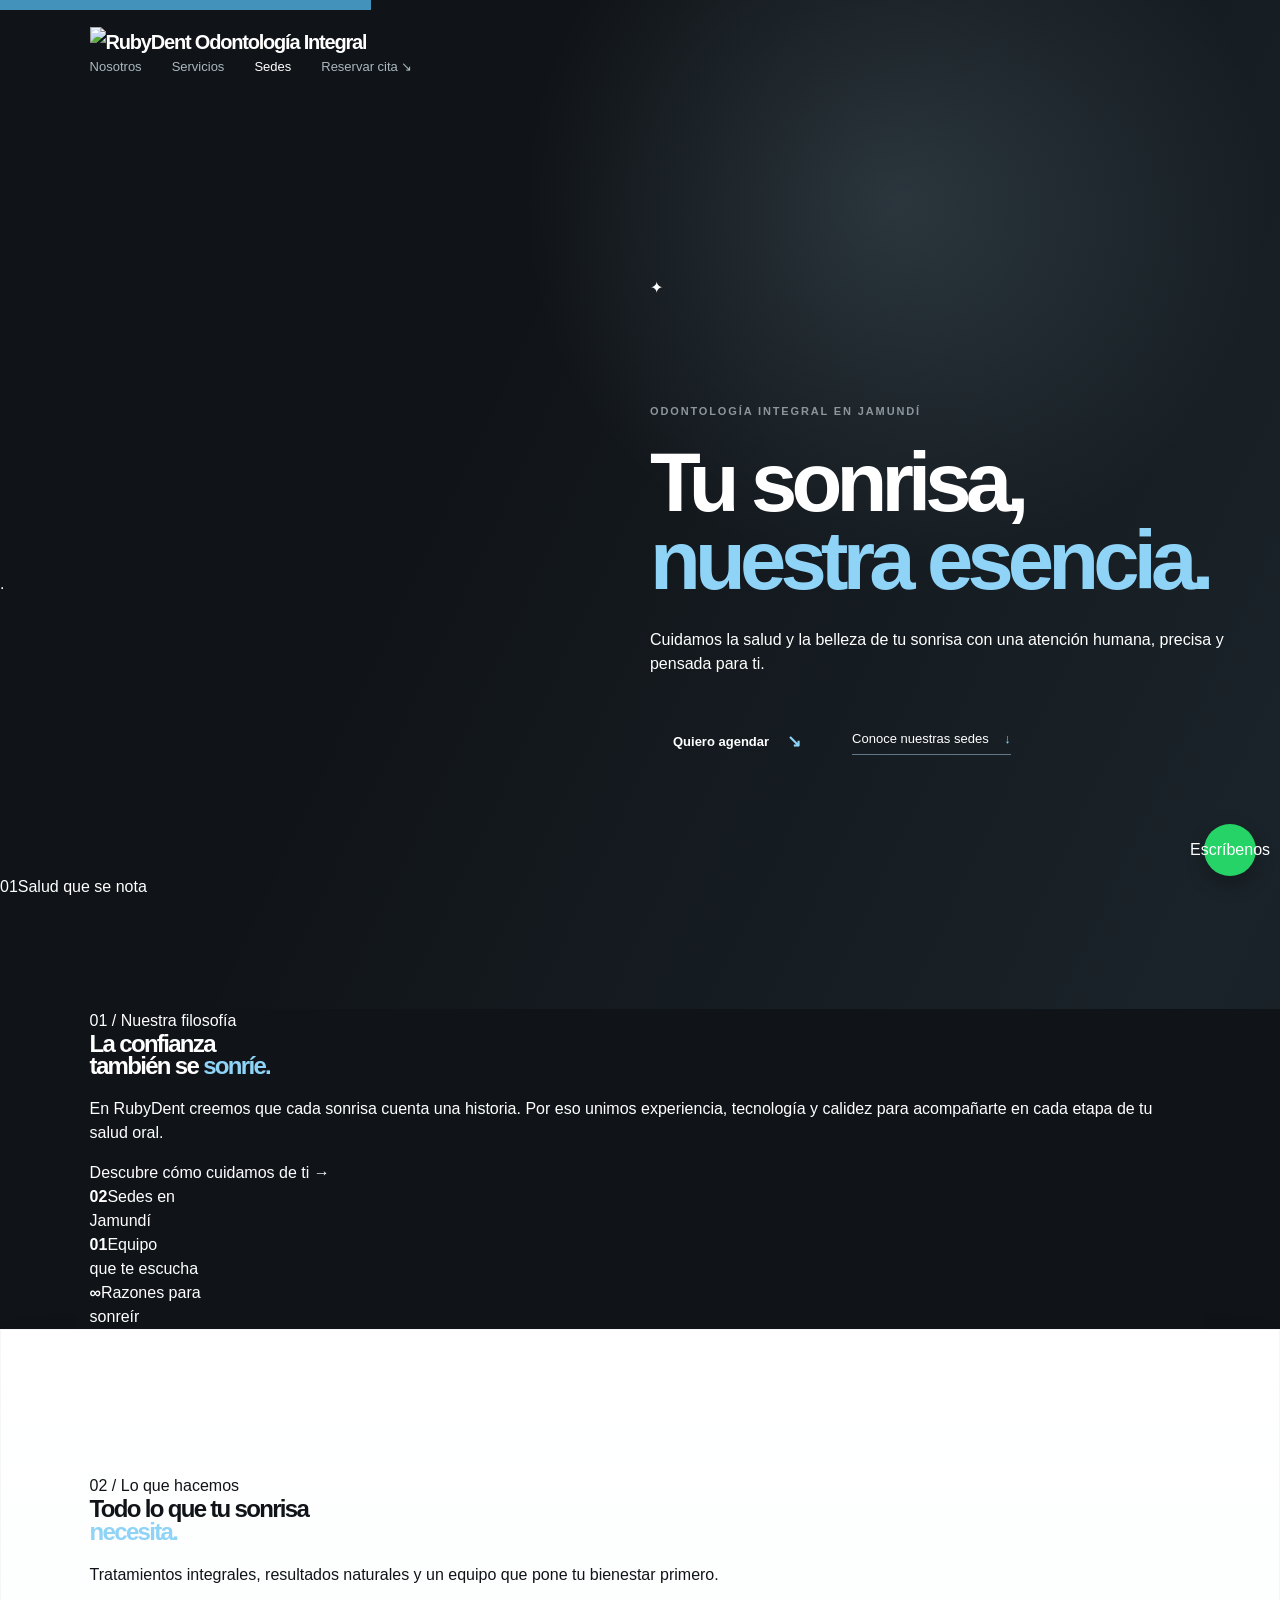
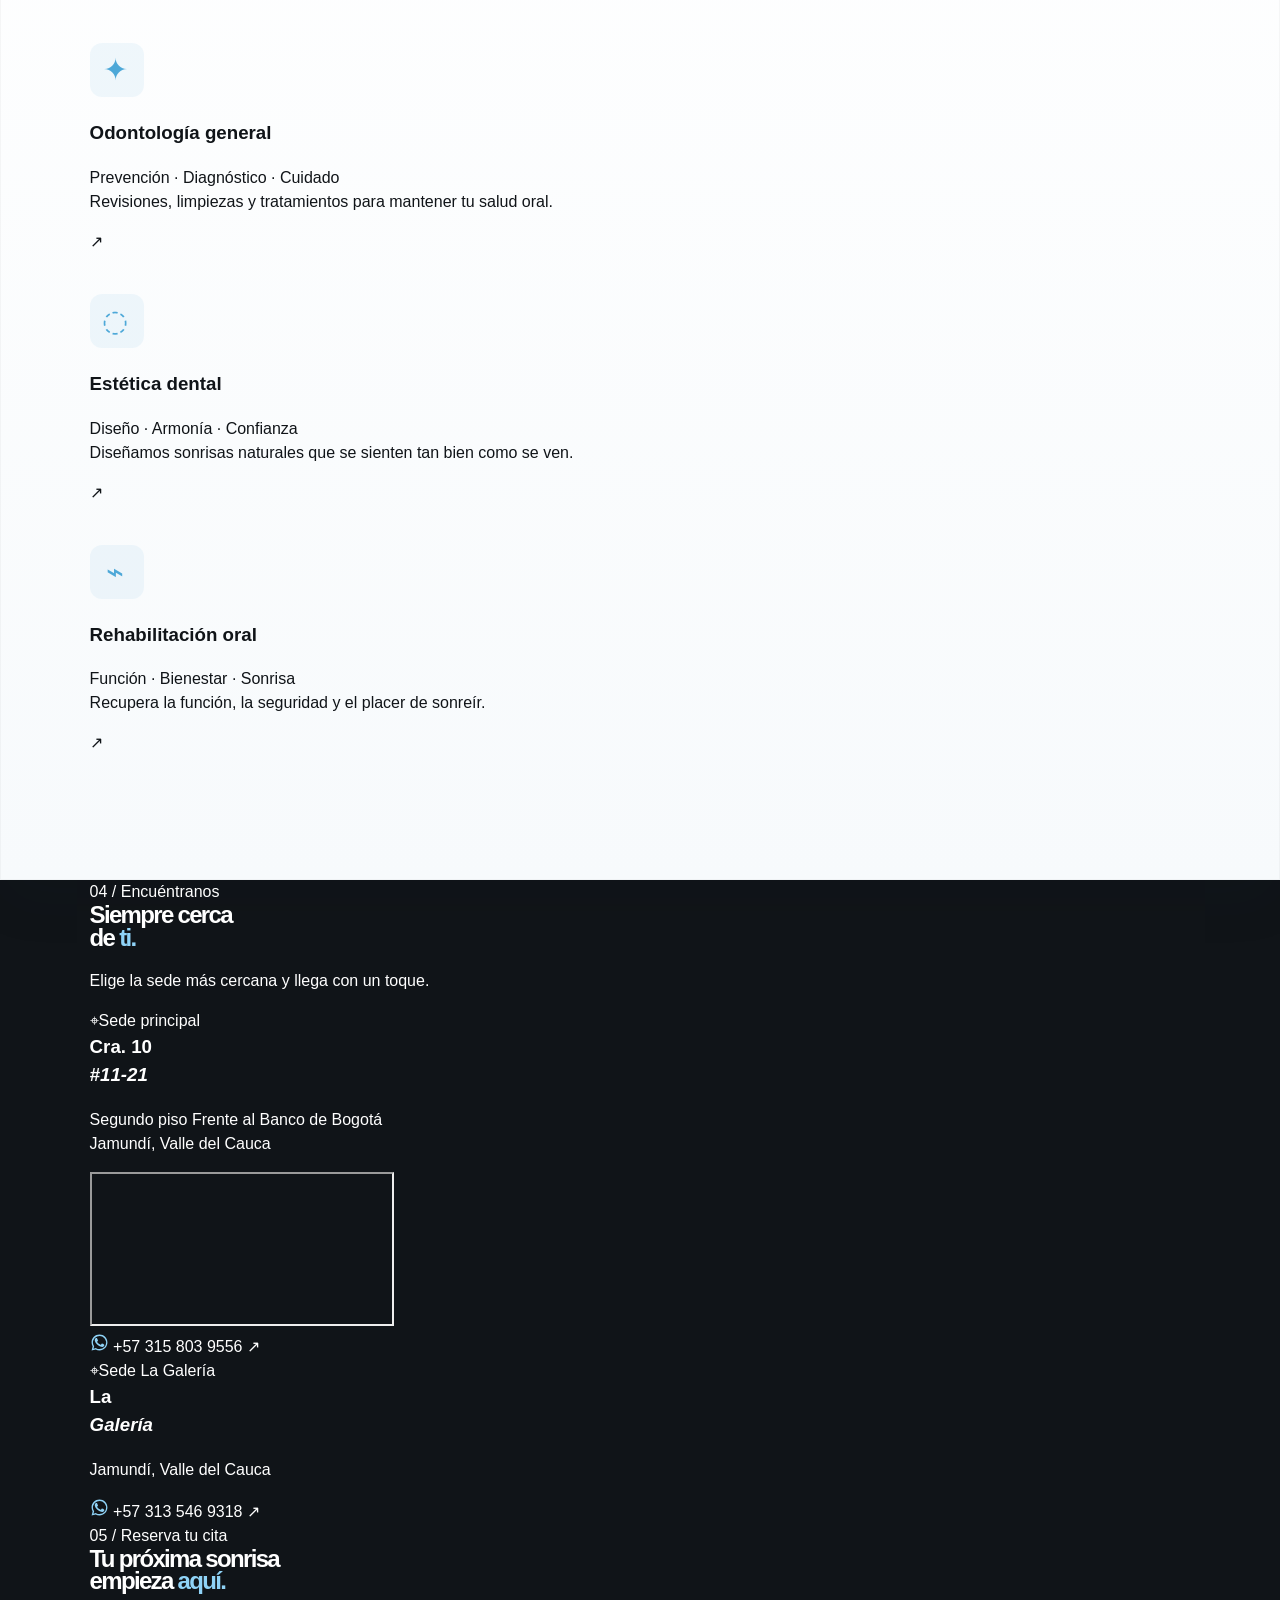
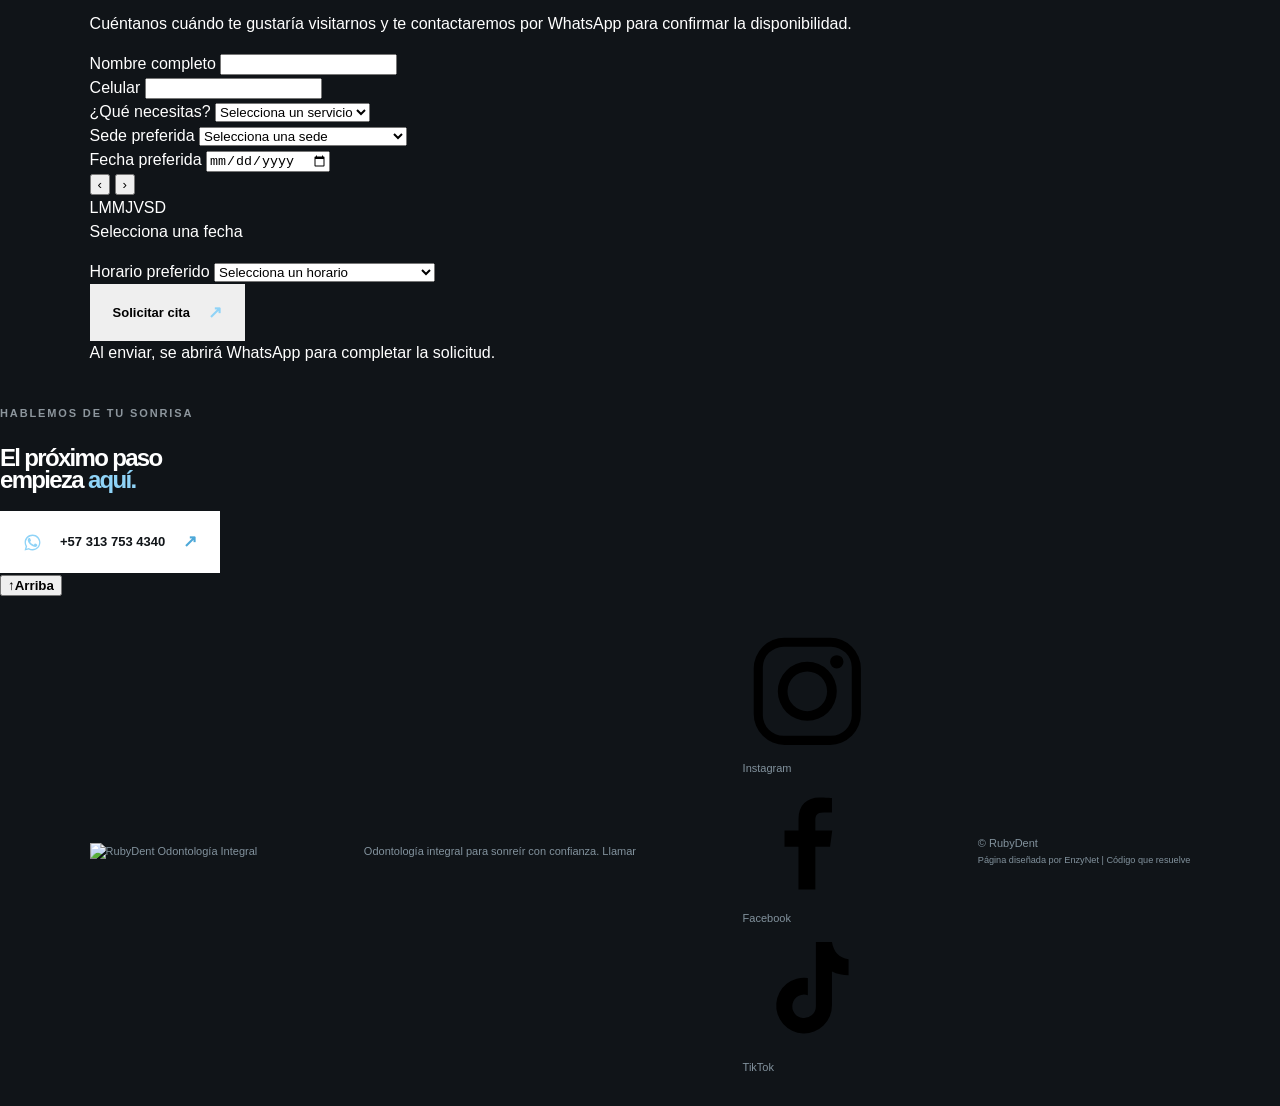
==== rubydent-raw.html @ 584f5c13 "Cambios visuales" ====
<!doctype html>
<html lang="es">
<head>
  <meta charset="UTF-8">
  <meta name="viewport" content="width=device-width, initial-scale=1.0">
  <meta name="description" content="RubyDent Odontología Integral en Jamundí. Sonrisas saludables, atención cercana y dos sedes para ti.">
  <meta name="keywords" content="odontología en Jamundí, odontólogo Jamundí, estética dental, rehabilitación oral, RubyDent">
  <meta name="robots" content="index, follow, max-image-preview:large">
  <meta name="referrer" content="strict-origin-when-cross-origin">
  <meta http-equiv="Permissions-Policy" content="camera=(), microphone=(), geolocation=()">
  <meta http-equiv="Content-Security-Policy" content="default-src 'self'; img-src 'self' data: https://maps.gstatic.com; style-src 'self' 'unsafe-inline' https://fonts.googleapis.com; font-src 'self' https://fonts.gstatic.com; script-src 'self'; frame-src 'self' https://www.google.com https://maps.google.com https://www.google.com/maps https://maps.gstatic.com; connect-src 'self'; base-uri 'self'; form-action 'self'; upgrade-insecure-requests">
  <meta property="og:title" content="RubyDent | Odontología Integral en Jamundí">
  <meta property="og:description" content="Cuidamos la salud y la belleza de tu sonrisa en nuestras dos sedes de Jamundí.">
  <meta property="og:image" content="Img/Logo PNG.png">
  <title>RubyDent | Odontología Integral</title>
  <link rel="preconnect" href="https://fonts.googleapis.com">
  <link rel="preconnect" href="https://fonts.gstatic.com" crossorigin>
  <link href="https://fonts.googleapis.com/css2?family=DM+Sans:wght@400;500;600;700&family=Playfair+Display:wght@500;600;700&display=swap" rel="stylesheet">
  <link rel="stylesheet" href="styles.css">
  <script type="application/ld+json">
    {
      "@context": "https://schema.org",
      "@type": "Dentist",
      "name": "RubyDent Odontología Integral",
      "description": "Odontología integral, estética dental y rehabilitación oral en Jamundí.",
      "telephone": "+57 313 753 4340",
      "areaServed": "Jamundí, Valle del Cauca",
      "address": {"@type": "PostalAddress", "addressLocality": "Jamundí", "addressRegion": "Valle del Cauca", "addressCountry": "CO"},
      "sameAs": ["https://www.instagram.com/rubydentcol/", "https://www.facebook.com/rubydent", "https://www.tiktok.com/@rubydent"]
    }
  </script>
</head>
<body>
  <header class="site-header" id="inicio">
    <div class="nav-shell">
      <a class="brand" href="#inicio" aria-label="RubyDent, inicio">
        <img src="Img/Logo PNG.png" alt="RubyDent Odontología Integral">
      </a>
      <button class="menu-toggle" aria-label="Abrir menú" aria-expanded="false">
        <span></span><span></span>
      </button>
      <nav class="main-nav" aria-label="Navegación principal">
        <a href="#nosotros">Nosotros</a>
        <a href="#servicios">Servicios</a>
        <a href="#sedes">Sedes</a>
        <a class="nav-cta" href="#reservar">Reservar cita <span>↘</span></a>
      </nav>
    </div>
  </header>

  <main>
    <section class="hero">
      <div class="hero-mark"><img src="Img/Isotipo PNG.png" alt=""></div>
      <div class="hero-orbit hero-orbit-one" aria-hidden="true"></div>
      <div class="hero-orbit hero-orbit-two" aria-hidden="true"></div>
      <div class="hero-spark hero-spark-one" aria-hidden="true">✦</div>
      <div class="hero-spark hero-spark-two" aria-hidden="true">·</div>
      <div class="hero-content reveal">
        <p class="eyebrow"><span></span> Odontología integral en Jamundí</p>
        <h1>Tu sonrisa,<br><em>nuestra esencia.</em></h1>
        <p class="hero-copy">Cuidamos la salud y la belleza de tu sonrisa con una atención humana, precisa y pensada para ti.</p>
        <div class="hero-actions">
          <a class="button button-gold" href="#reservar">Quiero agendar <span>↘</span></a>
          <a class="text-link" href="#sedes">Conoce nuestras sedes <span>↓</span></a>
        </div>
      </div>
      <div class="hero-note"><span>01</span><span class="note-line"></span><span>Salud que se nota</span></div>
    </section>

    <section class="intro section-pad" id="nosotros">
      <div class="section-label">01 / Nuestra filosofía</div>
      <div class="intro-grid reveal-on-scroll">
        <h2>La confianza<br>también se <em>sonríe.</em></h2>
        <div class="intro-text">
          <p>En RubyDent creemos que cada sonrisa cuenta una historia. Por eso unimos experiencia, tecnología y calidez para acompañarte en cada etapa de tu salud oral.</p>
          <a class="arrow-link" href="#servicios">Descubre cómo cuidamos de ti <span>→</span></a>
        </div>
      </div>
      <div class="stats-row reveal-on-scroll">
        <div class="stat"><strong>02</strong><span>Sedes en<br>Jamundí</span></div>
        <div class="stat"><strong>01</strong><span>Equipo<br>que te escucha</span></div>
        <div class="stat"><strong>∞</strong><span>Razones para<br>sonreír</span></div>
      </div>
    </section>

    <section class="services section-pad" id="servicios">
      <div class="section-label">02 / Lo que hacemos</div>
      <div class="services-heading reveal-on-scroll">
        <h2>Todo lo que tu sonrisa<br><em>necesita.</em></h2>
        <p>Tratamientos integrales, resultados naturales y un equipo que pone tu bienestar primero.</p>
      </div>
      <div class="service-list">
        <article class="service-item reveal"><span class="service-number service-icon" aria-hidden="true">✦</span><div><h3>Odontología general</h3><span class="service-meta">Prevención · Diagnóstico · Cuidado</span></div><p>Revisiones, limpiezas y tratamientos para mantener tu salud oral.</p><span class="service-arrow" aria-hidden="true">↗</span></article>
        <article class="service-item reveal"><span class="service-number service-icon" aria-hidden="true">◌</span><div><h3>Estética dental</h3><span class="service-meta">Diseño · Armonía · Confianza</span></div><p>Diseñamos sonrisas naturales que se sienten tan bien como se ven.</p><span class="service-arrow" aria-hidden="true">↗</span></article>
        <article class="service-item reveal"><span class="service-number service-icon" aria-hidden="true">⌁</span><div><h3>Rehabilitación oral</h3><span class="service-meta">Función · Bienestar · Sonrisa</span></div><p>Recupera la función, la seguridad y el placer de sonreír.</p><span class="service-arrow" aria-hidden="true">↗</span></article>
      </div>
    </section>

    <section class="locations section-pad" id="sedes">
      <div class="location-top reveal-on-scroll">
        <div class="section-label">04 / Encuéntranos</div>
        <h2>Siempre cerca<br>de <em>ti.</em></h2>
        <p>Elige la sede más cercana y llega con un toque.</p>
      </div>
      <div class="location-grid">
        <article class="location-card location-card-main reveal">
          <div class="location-card-head"><span class="location-symbol" aria-hidden="true">⌖</span><span class="location-tag">Sede principal</span></div>
          <h3>Cra. 10<br><em>#11-21</em></h3>
          <div class="location-highlight">
            <span class="location-badge">Segundo piso</span>
            <span class="location-badge">Frente al Banco de Bogotá</span>
          </div>
          <p>Jamundí, Valle del Cauca</p>
          <div class="map-embed-wrap">
            <iframe class="map-frame" src="https://www.google.com/maps/embed?pb=!1m18!1m12!1m3!1d248.95960672762232!2d-76.54013142987996!3d3.262052774797265!2m3!1f0!2f0!3f0!3m2!1i1024!2i768!4f13.1!3m3!1m2!1s0x8e309eb0d53ac79d%3A0x478386bbe34c04fb!2sCentro%20Odontol%C3%B3gico%20Protdent%20-%20Sede%202!5e0!3m2!1ses-419!2sco!4v1789832561009!5m2!1ses-419!2sco&amp;zoom=15" allowfullscreen="" loading="lazy" referrerpolicy="strict-origin-when-cross-origin"></iframe>
          </div>
          <a class="phone-link" href="https://wa.me/573158039556" target="_blank" rel="noreferrer"><svg class="whatsapp-icon" viewBox="0 0 24 24" aria-hidden="true"><path d="M17.472 14.382c-.297-.149-1.758-.867-2.03-.967-.273-.099-.471-.148-.67.15-.197.297-.767.966-.94 1.164-.173.199-.347.223-.644.075-.297-.15-1.255-.463-2.39-1.475-.883-.788-1.48-1.761-1.653-2.059-.173-.297-.018-.458.13-.606.134-.133.298-.347.446-.52.149-.174.198-.298.298-.497.099-.198.05-.371-.025-.52-.075-.149-.67-1.611-.916-2.206-.242-.579-.487-.5-.67-.51-.173-.008-.371-.01-.57-.01-.198 0-.52.074-.792.372-.272.297-1.04 1.016-1.04 2.479 0 1.462 1.065 2.875 1.213 3.074.149.198 2.096 3.2 5.077 4.487.709.306 1.262.489 1.694.625.712.227 1.36.195 1.871.118.571-.085 1.758-.719 2.006-1.413.248-.694.248-1.289.173-1.413-.074-.124-.272-.198-.57-.347M12.004 2c-5.522 0-10.003 4.48-10.003 10.003 0 1.77.46 3.498 1.334 5.022L2 22l5.116-1.312a9.96 9.96 0 0 0 4.888 1.316h.004c5.52 0 10.002-4.482 10.002-10.003C22.01 6.48 17.528 2 12.004 2m0 18.33h-.003a8.3 8.3 0 0 1-4.228-1.157l-.303-.18-3.036.778.81-2.96-.197-.304a8.32 8.32 0 1 1 6.957 3.823"/></svg> +57 315 803 9556 <span>↗</span></a>
        </article>
        <article class="location-card location-card-secondary reveal">
          <div class="location-card-head"><span class="location-symbol" aria-hidden="true">⌖</span><span class="location-tag">Sede La Galería</span></div>
          <h3>La<br><em>Galería</em></h3>
          <p>Jamundí, Valle del Cauca</p>
          <a class="phone-link" href="https://wa.me/573135469318" target="_blank" rel="noreferrer"><svg class="whatsapp-icon" viewBox="0 0 24 24" aria-hidden="true"><path d="M17.472 14.382c-.297-.149-1.758-.867-2.03-.967-.273-.099-.471-.148-.67.15-.197.297-.767.966-.94 1.164-.173.199-.347.223-.644.075-.297-.15-1.255-.463-2.39-1.475-.883-.788-1.48-1.761-1.653-2.059-.173-.297-.018-.458.13-.606.134-.133.298-.347.446-.52.149-.174.198-.298.298-.497.099-.198.05-.371-.025-.52-.075-.149-.67-1.611-.916-2.206-.242-.579-.487-.5-.67-.51-.173-.008-.371-.01-.57-.01-.198 0-.52.074-.792.372-.272.297-1.04 1.016-1.04 2.479 0 1.462 1.065 2.875 1.213 3.074.149.198 2.096 3.2 5.077 4.487.709.306 1.262.489 1.694.625.712.227 1.36.195 1.871.118.571-.085 1.758-.719 2.006-1.413.248-.694.248-1.289.173-1.413-.074-.124-.272-.198-.57-.347M12.004 2c-5.522 0-10.003 4.48-10.003 10.003 0 1.77.46 3.498 1.334 5.022L2 22l5.116-1.312a9.96 9.96 0 0 0 4.888 1.316h.004c5.52 0 10.002-4.482 10.002-10.003C22.01 6.48 17.528 2 12.004 2m0 18.33h-.003a8.3 8.3 0 0 1-4.228-1.157l-.303-.18-3.036.778.81-2.96-.197-.304a8.32 8.32 0 1 1 6.957 3.823"/></svg> +57 313 546 9318 <span>↗</span></a>
        </article>
      </div>
    </section>

    <section class="appointment section-pad" id="reservar">
      <div class="section-label">05 / Reserva tu cita</div>
      <div class="appointment-grid">
        <div class="appointment-intro reveal-on-scroll">
          <h2><span class="appointment-title-word">Tu</span> próxima sonrisa<br>empieza <em>aquí.</em></h2>
          <p>Cuéntanos cuándo te gustaría visitarnos y te contactaremos por WhatsApp para confirmar la disponibilidad.</p>
        </div>
        <form class="appointment-form reveal-on-scroll" id="appointment-form">
          <div class="form-field">
            <label for="patient-name">Nombre completo</label>
            <input id="patient-name" name="name" type="text" autocomplete="name" required>
          </div>
          <div class="form-field">
            <label for="patient-phone">Celular</label>
            <input id="patient-phone" name="phone" type="tel" autocomplete="tel" inputmode="tel" required>
          </div>
          <div class="form-field">
            <label for="appointment-service">¿Qué necesitas?</label>
            <select id="appointment-service" name="service" required>
              <option value="" selected disabled>Selecciona un servicio</option>
              <option>Odontología general</option>
              <option>Estética dental</option>
              <option>Rehabilitación oral</option>
              <option>Primera valoración</option>
            </select>
          </div>
          <div class="form-field">
            <label for="appointment-location">Sede preferida</label>
            <select id="appointment-location" name="location" required>
              <option value="" selected disabled>Selecciona una sede</option>
              <option>Sede principal - Cra. 10 #11-21</option>
              <option>Sede La Galería</option>
            </select>
          </div>
          <div class="form-field calendar-field">
            <label for="appointment-date">Fecha preferida</label>
            <input id="appointment-date" name="date" type="date" class="calendar-value" required tabindex="-1" aria-hidden="true">
            <div class="calendar-picker" aria-label="Calendario para elegir la fecha de la cita">
              <div class="calendar-header">
                <button class="calendar-nav" type="button" data-calendar-prev aria-label="Mes anterior">&lsaquo;</button>
                <strong class="calendar-month" data-calendar-month></strong>
                <button class="calendar-nav" type="button" data-calendar-next aria-label="Mes siguiente">&rsaquo;</button>
              </div>
              <div class="calendar-weekdays" aria-hidden="true">
                <span>L</span><span>M</span><span>M</span><span>J</span><span>V</span><span>S</span><span>D</span>
              </div>
              <div class="calendar-days" data-calendar-days role="grid" aria-label="Días del mes"></div>
              <p class="calendar-selected" data-calendar-selected>Selecciona una fecha</p>
            </div>
          </div>
          <div class="form-field">
            <label for="appointment-time">Horario preferido</label>
            <select id="appointment-time" name="time" required>
              <option value="" selected disabled>Selecciona un horario</option>
              <option>Mañana (8:00 a. m. - 12:00 p. m.)</option>
              <option>Tarde (2:00 p. m. - 6:00 p. m.)</option>
            </select>
          </div>
          <button class="button button-gold form-submit" type="submit">Solicitar cita <span>↗</span></button>
          <p class="form-note">Al enviar, se abrirá WhatsApp para completar la solicitud.</p>
        </form>
      </div>
    </section>

    <section class="contact-banner reveal-on-scroll">
      <img src="Img/Isotipo PNG.png" alt="" class="contact-mark">
      <div><p class="eyebrow"><span></span> Hablemos de tu sonrisa</p><h2>El próximo paso<br>empieza <em>aquí.</em></h2></div>
      <a class="button button-light" href="https://wa.me/573137534340" target="_blank" rel="noreferrer"><svg class="whatsapp-icon" viewBox="0 0 24 24" aria-hidden="true"><path d="M17.472 14.382c-.297-.149-1.758-.867-2.03-.967-.273-.099-.471-.148-.67.15-.197.297-.767.966-.94 1.164-.173.199-.347.223-.644.075-.297-.15-1.255-.463-2.39-1.475-.883-.788-1.48-1.761-1.653-2.059-.173-.297-.018-.458.13-.606.134-.133.298-.347.446-.52.149-.174.198-.298.298-.497.099-.198.05-.371-.025-.52-.075-.149-.67-1.611-.916-2.206-.242-.579-.487-.5-.67-.51-.173-.008-.371-.01-.57-.01-.198 0-.52.074-.792.372-.272.297-1.04 1.016-1.04 2.479 0 1.462 1.065 2.875 1.213 3.074.149.198 2.096 3.2 5.077 4.487.709.306 1.262.489 1.694.625.712.227 1.36.195 1.871.118.571-.085 1.758-.719 2.006-1.413.248-.694.248-1.289.173-1.413-.074-.124-.272-.198-.57-.347M12.004 2c-5.522 0-10.003 4.48-10.003 10.003 0 1.77.46 3.498 1.334 5.022L2 22l5.116-1.312a9.96 9.96 0 0 0 4.888 1.316h.004c5.52 0 10.002-4.482 10.002-10.003C22.01 6.48 17.528 2 12.004 2m0 18.33h-.003a8.3 8.3 0 0 1-4.228-1.157l-.303-.18-3.036.778.81-2.96-.197-.304a8.32 8.32 0 1 1 6.957 3.823"/></svg> +57 313 753 4340 <span>↗</span></a>
    </section>
  </main>

  <a class="floating-whatsapp" href="https://wa.me/573137534340" target="_blank" rel="noreferrer" aria-label="Escribir a RubyDent por WhatsApp"><svg class="whatsapp-icon" viewBox="0 0 24 24" aria-hidden="true"><path d="M17.472 14.382c-.297-.149-1.758-.867-2.03-.967-.273-.099-.471-.148-.67.15-.197.297-.767.966-.94 1.164-.173.199-.347.223-.644.075-.297-.15-1.255-.463-2.39-1.475-.883-.788-1.48-1.761-1.653-2.059-.173-.297-.018-.458.13-.606.134-.133.298-.347.446-.52.149-.198.198-.298.298-.497.099-.198.05-.371-.025-.52-.075-.149-.67-1.611-.916-2.206-.242-.579-.487-.5-.67-.51-.198 0-.52.074-.792.372-.272.297-1.04 1.016-1.04 2.479 0 1.462 1.065 2.875 1.213 3.074.149.198 2.096 3.2 5.077 4.487.709.306 1.262.489 1.694.625.712.227 1.36.195 1.871.118.571-.085 1.758-.719 2.006-1.413.248-.694.248-1.289.173-1.413-.074-.124-.272-.198-.57-.347M12.004 2c-5.522 0-10.003 4.48-10.003 10.003 0 1.77.46 3.498 1.334 5.022L2 22l5.116-1.312a9.96 9.96 0 0 0 4.888 1.316h.004c5.52 0 10.002-4.482 10.002-10.003C22.01 6.48 17.528 2 12.004 2m0 18.33h-.003a8.3 8.3 0 0 1-4.228-1.157l-.303-.18-3.036.778.81-2.96-.197-.304a8.32 8.32 0 1 1 6.957 3.823"/></svg><span>Escríbenos</span></a>
  <button class="back-to-top" type="button" aria-label="Volver arriba"><span aria-hidden="true">↑</span><b>Arriba</b></button>
  <footer class="site-footer">
    <img src="Img/Logo PNG.png" alt="RubyDent Odontología Integral">
    <p>Odontología integral para sonreír con confianza. <a class="footer-call" href="tel:+573137534340">Llamar</a></p>
    <div class="social-links"><a href="https://www.instagram.com/rubydentcol/" target="_blank" rel="noreferrer" aria-label="RubyDent en Instagram"><svg class="social-icon" viewBox="0 0 24 24" aria-hidden="true"><path d="M7.75 2h8.5A5.75 5.75 0 0 1 22 7.75v8.5A5.75 5.75 0 0 1 16.25 22h-8.5A5.75 5.75 0 0 1 2 16.25v-8.5A5.75 5.75 0 0 1 7.75 2m-.2 1.7A3.85 3.85 0 0 0 3.7 7.55v8.9a3.85 3.85 0 0 0 3.85 3.85h8.9a3.85 3.85 0 0 0 3.85-3.85v-8.9a3.85 3.85 0 0 0-3.85-3.85h-8.9M17.5 5.25a1.25 1.25 0 1 1 0 2.5 1.25 1.25 0 0 1 0-2.5M12 6.5a5.5 5.5 0 1 1 0 11 5.5 5.5 0 0 1 0-11m0 1.8a3.7 3.7 0 1 0 0 7.4 3.7 3.7 0 0 0 0-7.4"/></svg><span>Instagram</span></a><a href="https://www.facebook.com/rubydent" target="_blank" rel="noreferrer" aria-label="RubyDent en Facebook"><svg class="social-icon" viewBox="0 0 24 24" aria-hidden="true"><path d="M13.5 21v-8h2.75l.4-3h-3.15V8.08c0-.87.24-1.46 1.5-1.46h1.6V3.94c-.28-.04-1.23-.12-2.34-.12-2.32 0-3.9 1.42-3.9 4.02V10H7.75v3h2.6v8h3.15Z"/></svg><span>Facebook</span></a><a href="https://www.tiktok.com/@rubydent" target="_blank" rel="noreferrer" aria-label="RubyDent en TikTok"><svg class="social-icon" viewBox="0 0 24 24" aria-hidden="true"><path d="M16.6 3c.3 1.8 1.3 3 3.1 3.2v3a7.3 7.3 0 0 1-3.1-.7v6.3a5.2 5.2 0 1 1-4.5-5.1v3.2a2.2 2.2 0 1 0 1.5 2.1V3h3Z"/></svg><span>TikTok</span></a></div>
    <span>© <span id="year"></span> RubyDent<br><small class="footer-credit">Página diseñada por <a href="https://enzynet.vercel.app/" target="_blank" rel="noreferrer">EnzyNet | Código que resuelve</a></small></span>
  </footer>
  <script src="script.js"></script>
</body>
</html>
---- styles.css ----
:root {
  --ink: #101418;
  --paper: #ffffff;
  --lime: #8fd3f7;
  --coral: #4da8d8;
  --muted: #8d969d;
  --line: rgba(255, 255, 255, .18);
  --display: 'Space Grotesk', sans-serif;
  --body: 'DM Sans', sans-serif;
}

* { box-sizing: border-box; }
html { scroll-behavior: smooth; }
body { margin: 0; background: var(--ink); color: var(--paper); font-family: var(--body); font-size: 16px; line-height: 1.5; }
a { color: inherit; text-decoration: none; }
.site-shell { overflow: hidden; }
.section-pad { padding-left: clamp(24px, 7vw, 110px); padding-right: clamp(24px, 7vw, 110px); }
.site-header { align-items: center; display: flex; gap: 30px; justify-content: space-between; padding: 27px clamp(24px, 7vw, 110px); position: absolute; top: 0; width: 100%; z-index: 10; }
.brand { align-items: center; display: flex; font-family: var(--display); font-size: 20px; font-weight: 700; gap: 10px; letter-spacing: -.06em; }
.brand-mark { color: var(--lime); font-size: 15px; letter-spacing: -.16em; }
.brand-accent { color: var(--coral); }
.main-nav { display: flex; gap: 30px; margin-left: auto; }
.main-nav a { color: #9ea19a; font-size: 13px; transition: color .2s ease; }
.main-nav a:hover, .main-nav a.active { color: var(--paper); }
.header-cta, .button { align-items: center; display: inline-flex; font-size: 13px; font-weight: 700; gap: 18px; justify-content: center; }
.header-cta { border-bottom: 1px solid var(--lime); padding: 8px 0; }
.header-cta span, .button span { color: var(--lime); font-size: 17px; }
.menu-toggle { background: none; border: 0; display: none; padding: 8px 0; }
.menu-toggle span { background: var(--paper); display: block; height: 1px; margin: 5px 0; width: 25px; }
.hero { align-items: center; background: radial-gradient(circle at 70% 20%, rgba(200, 248, 96, .12), transparent 31%), var(--ink); display: grid; gap: 8vw; grid-template-columns: .93fr 1.07fr; min-height: 780px; padding-bottom: 110px; padding-top: 150px; position: relative; }
.hero::after { background: var(--coral); content: ''; height: 10px; left: 0; opacity: .85; position: absolute; top: 0; width: 29%; }
.eyebrow { align-items: center; color: var(--muted); font-size: 11px; font-weight: 700; letter-spacing: .17em; margin: 0 0 25px; text-transform: uppercase; }
.status-dot { background: var(--lime); border-radius: 50%; box-shadow: 0 0 0 5px rgba(200, 248, 96, .1); display: inline-block; height: 6px; margin-right: 11px; width: 6px; }
h1, h2, h3, p { margin-top: 0; }
h1, h2 { font-family: var(--display); letter-spacing: -.07em; line-height: .93; }
h1 { font-size: clamp(52px, 6.5vw, 94px); margin-bottom: 29px; max-width: 680px; }
h1 em, h2 em { color: var(--lime); font-style: normal; }
.hero-text { color: #aaaDA4; font-size: 16px; line-height: 1.65; max-width: 410px; }
.hero-actions { align-items: center; display: flex; gap: 28px; margin-top: 35px; }
.button { border: 1px solid transparent; padding: 17px 22px; transition: background .2s ease, color .2s ease, transform .2s ease; }
.button:hover { transform: translateY(-3px); }
.button-primary { background: var(--lime); color: var(--ink); }
.button-primary span { color: var(--ink); }
.button-primary:hover { background: var(--paper); }
.text-link { border-bottom: 1px solid #60645c; color: var(--paper); font-size: 13px; padding-bottom: 5px; }
.text-link span { color: var(--lime); margin-left: 12px; }
.hero-proof { align-items: center; display: flex; gap: 15px; margin-top: 70px; }
.avatar-stack { display: flex; }
.avatar-stack span { align-items: center; background: #31382f; border: 2px solid var(--ink); border-radius: 50%; color: var(--lime); display: flex; font-size: 9px; font-weight: 700; height: 30px; justify-content: center; margin-left: -8px; width: 30px; }
.avatar-stack span:first-child { background: var(--coral); color: var(--ink); margin-left: 0; }
.avatar-stack span:last-child { background: var(--lime); color: var(--ink); }
.hero-proof p { color: #888c83; font-size: 11px; line-height: 1.45; margin: 0; }
.hero-proof strong { color: var(--paper); font-weight: 500; }
.hero-visual { min-height: 430px; position: relative; }
.visual-grid { background-image: linear-gradient(rgba(200,248,96,.09) 1px, transparent 1px), linear-gradient(90deg, rgba(200,248,96,.09) 1px, transparent 1px); background-size: 44px 44px; inset: 35px 10px; mask-image: linear-gradient(90deg, transparent, black 20%, black 78%, transparent); opacity: .7; position: absolute; }
.code-window { background: #1c211c; border: 1px solid #3c4936; box-shadow: 20px 25px 0 rgba(0,0,0,.15); left: 10%; position: absolute; top: 75px; width: 75%; z-index: 2; }
.window-bar { align-items: center; border-bottom: 1px solid #3a4435; display: flex; gap: 7px; padding: 16px 18px; }
.window-bar span { background: var(--coral); border-radius: 50%; height: 7px; width: 7px; }
.window-bar span:nth-child(2) { background: #f1bd5e; }.window-bar span:nth-child(3) { background: var(--lime); }
.window-bar small { color: #6f7869; font-size: 9px; margin-left: 13px; }
.code-lines { font-family: monospace; font-size: clamp(11px, 1.35vw, 16px); line-height: 2.1; padding: 27px 20px 20px; }
.code-lines p { margin: 0; }.code-lines i { color: #586253; font-style: normal; margin-right: 18px; }.code-lines b { color: var(--coral); font-weight: 400; }.code-lines strong { color: #e7e7cd; font-weight: 400; }.code-lines mark { background: none; color: var(--lime); }.code-lines .code-comment { color: #687661; font-size: .85em; margin-top: 12px; }
.code-status { border-top: 1px solid #3a4435; color: #95a18b; font-family: monospace; font-size: 10px; padding: 14px 20px; }.code-status .status-dot { height: 5px; margin-right: 6px; width: 5px; }.code-status b { color: var(--lime); float: right; font-weight: 400; }
.floating-tag { background: var(--paper); color: var(--ink); font-family: monospace; font-size: 10px; padding: 12px 15px; position: absolute; z-index: 3; }.floating-tag span { color: var(--coral); margin-right: 12px; }.tag-top { right: 0; top: 25px; transform: rotate(3deg); }.tag-bottom { bottom: 27px; left: 3%; transform: rotate(-4deg); }.visual-cross { color: var(--coral); font-family: var(--display); font-size: 30px; position: absolute; }.cross-one { right: 2%; top: 180px; }.cross-two { bottom: 10px; right: 24%; color: var(--lime); }
.marquee-strip { background: var(--lime); color: var(--ink); overflow: hidden; padding: 17px 0; transform: rotate(-1.3deg) scale(1.02); }.marquee-track { align-items: center; display: flex; font-family: var(--display); font-size: 13px; font-weight: 700; gap: 31px; justify-content: center; letter-spacing: .12em; white-space: nowrap; }.marquee-track b { color: var(--coral); font-size: 20px; }
.services { background: linear-gradient(180deg, #ffffff 0%, #f7fafc 100%); box-shadow: inset 0 0 0 1px rgba(16, 20, 24, .03), 0 24px 50px rgba(17, 31, 43, .06); color: var(--ink); padding-bottom: 125px; padding-top: 145px; }.section-heading { align-items: end; display: flex; gap: 8vw; justify-content: space-between; margin-bottom: 70px; }.section-heading .eyebrow, .process .eyebrow, .contact .eyebrow { color: #777c70; }.section-heading h2, .process h2 { font-size: clamp(45px, 5.2vw, 76px); margin: 0; }.section-intro { color: #73776e; font-size: 14px; line-height: 1.65; max-width: 295px; }
.service-grid { display: grid; grid-template-columns: repeat(4, 1fr); gap: 18px; }.service-card { background: rgba(255, 255, 255, .9); border: 1px solid rgba(16, 20, 24, .08); border-left: 1px solid rgba(16, 20, 24, .08); border-radius: 22px; box-shadow: 0 12px 24px rgba(17, 31, 43, .04); min-height: 345px; padding: 30px 24px 26px; position: relative; transition: transform .25s ease, box-shadow .25s ease, border-color .25s ease; }.service-card:hover { transform: translateY(-6px); box-shadow: 0 22px 38px rgba(17, 31, 43, .08); border-color: rgba(16, 20, 24, .14); }.service-card:first-child { border-left: 1px solid rgba(16, 20, 24, .08); }.service-number { color: #a2a49b; font-size: 10px; letter-spacing: .08em; }.service-icon { align-items: center; background: rgba(77, 168, 216, .08); border-radius: 12px; color: var(--coral); display: inline-flex; font-family: var(--display); font-size: 30px; height: 54px; justify-content: center; margin: 40px 0 22px; width: 54px; }.service-card h3 { font-family: var(--display); font-size: 19px; letter-spacing: -.05em; margin-bottom: 13px; }.service-card p { color: #767a71; font-size: 13px; line-height: 1.65; max-width: 220px; }.service-card a { bottom: 24px; color: var(--ink); font-size: 11px; font-weight: 700; position: absolute; }.service-card a span { color: var(--coral); font-size: 16px; margin-left: 10px; }.service-featured { background: linear-gradient(180deg, rgba(143, 211, 247, .08), rgba(255,255,255,.96)); box-shadow: 0 18px 32px rgba(14, 35, 51, .06); }.service-featured .service-icon { background: rgba(143, 211, 247, .16); color: var(--ink); }.service-featured h3 { color: #667f20; }
.tech-stack { background: #101820; color: var(--paper); display: grid; gap: 10vw; grid-template-columns: .8fr 1.2fr; padding-bottom: 125px; padding-top: 125px; }.tech-heading h2 { font-size: clamp(45px, 5.2vw, 76px); margin: 0; }.tech-heading .eyebrow { color: var(--lime); }.tech-groups { display: grid; gap: 18px; grid-template-columns: repeat(2, minmax(0, 1fr)); }.tech-group { background: rgba(255, 255, 255, .03); border: 1px solid rgba(255, 255, 255, .08); border-radius: 20px; padding: 22px 20px; }.tech-group h3 { font-family: var(--display); font-size: 18px; letter-spacing: -.04em; margin: 0 0 16px; }.tech-pills { display: flex; flex-wrap: wrap; gap: 10px; }.tech-pill { align-items: center; background: rgba(143, 211, 247, .08); border: 1px solid rgba(143, 211, 247, .15); border-radius: 999px; color: #dfeef8; display: inline-flex; font-size: 11px; font-weight: 700; gap: 8px; letter-spacing: .06em; padding: 9px 12px; text-transform: uppercase; transition: transform .2s ease, border-color .2s ease, background .2s ease; }.tech-pill:hover { transform: translateY(-2px); border-color: rgba(143, 211, 247, .4); background: rgba(143, 211, 247, .12); }.tech-pill img { display: block; height: 18px; width: 18px; filter: brightness(0) invert(1); }
.process { background: #242a22; display: grid; gap: 10vw; grid-template-columns: .8fr 1.2fr; padding-bottom: 130px; padding-top: 130px; }.process h2 { color: var(--paper); margin-bottom: 30px; }.process-aside > p:not(.eyebrow) { color: #9b9f95; font-size: 14px; line-height: 1.7; max-width: 255px; }.button-outline { border-color: #697060; color: var(--paper); margin-top: 28px; }.button-outline:hover { background: var(--lime); border-color: var(--lime); color: var(--ink); }.button-outline:hover span { color: var(--ink); }.process-list { border-top: 1px solid var(--line); }.process-item { align-items: center; border-bottom: 1px solid var(--line); display: grid; gap: 25px; grid-template-columns: 55px 1fr 30px; padding: 27px 0; }.process-index { color: var(--lime); font-family: monospace; font-size: 12px; }.process-item h3 { color: var(--paper); font-family: var(--display); font-size: 22px; letter-spacing: -.05em; margin-bottom: 5px; }.process-item p { color: #92988a; font-size: 12px; margin: 0; }.process-arrow { color: var(--coral); font-size: 20px; }
.contact { background: var(--coral); color: var(--ink); padding-bottom: 110px; padding-top: 135px; }.contact .eyebrow { color: #7e372f; }.contact h2 { font-size: clamp(53px, 7vw, 102px); margin-bottom: 47px; }.contact h2 em { color: var(--ink); }.contact-email { border-bottom: 2px solid var(--ink); display: inline-flex; font-family: var(--display); font-size: clamp(25px, 3vw, 42px); font-weight: 600; letter-spacing: -.06em; padding-bottom: 8px; }.contact-email span { font-family: var(--body); font-size: 25px; margin-left: 30px; }.contact-bottom { align-items: end; display: flex; justify-content: space-between; margin-top: 82px; }.contact-bottom p { font-size: 12px; line-height: 1.6; }.button-light { background: var(--paper); color: var(--ink); }.button-light span { color: var(--coral); }.button-light:hover { background: var(--ink); color: var(--paper); }
.contact-whatsapp { border-bottom: 1px solid var(--ink); display: inline-flex; font-size: 14px; font-weight: 700; gap: 18px; margin-left: 24px; padding-bottom: 8px; vertical-align: bottom; }.contact-whatsapp span { font-size: 17px; }
.site-footer { align-items: center; color: #747a6e; display: flex; font-size: 11px; gap: 30px; justify-content: space-between; padding: 30px clamp(24px, 7vw, 110px); }.site-footer .brand { color: var(--paper); font-size: 16px; }.site-footer p { margin: 0; }
.reveal { opacity: 0; transform: translateY(20px); transition: opacity .7s ease, transform .7s ease; }.reveal.is-visible { opacity: 1; transform: translateY(0); }.reveal-delay { transition-delay: .15s; }
@media (max-width: 800px) { .site-header { padding-top: 22px; }.menu-toggle { display: block; margin-left: auto; }.main-nav { background: var(--ink); border: 1px solid #3b4237; display: none; flex-direction: column; gap: 0; left: 24px; padding: 8px 18px; position: absolute; right: 24px; top: 68px; }.main-nav.open { display: flex; }.main-nav a { border-bottom: 1px solid #30372e; padding: 13px 0; }.main-nav a:last-child { border: 0; }.header-cta { display: none; }.hero { display: block; min-height: auto; padding-bottom: 100px; padding-top: 150px; }.hero-visual { margin-top: 70px; min-height: 375px; }.code-window { left: 3%; top: 64px; width: 91%; }.floating-tag { font-size: 9px; }.tag-top { right: 3%; }.section-heading { align-items: start; display: block; }.section-intro { margin-top: 30px; }.services { padding-bottom: 85px; padding-top: 100px; }.service-grid { grid-template-columns: repeat(2, 1fr); row-gap: 70px; }.service-card:nth-child(3) { border-left: 0; padding-left: 0; }.service-card { min-height: 300px; }.process { display: block; padding-bottom: 90px; padding-top: 100px; }.process-list { margin-top: 70px; }.contact { padding-bottom: 90px; padding-top: 100px; }.contact-bottom { align-items: start; display: block; margin-top: 58px; }.contact-bottom .button { margin-top: 20px; }.site-footer { align-items: start; flex-direction: column; gap: 13px; } }
@media (max-width: 470px) { h1 { font-size: 50px; }.hero-actions { align-items: start; flex-direction: column; gap: 20px; }.hero-proof { margin-top: 42px; }.hero-visual { min-height: 300px; }.code-lines { font-size: 9px; padding: 18px 10px 12px; }.code-lines i { margin-right: 8px; }.window-bar { padding: 12px; }.window-bar small { font-size: 7px; }.code-status { padding: 11px 12px; }.floating-tag { padding: 9px; }.tag-bottom { bottom: 7px; }.service-grid { display: block; }.service-card { border-left: 0; border-top: 1px solid #d1d0c7; min-height: 285px; padding: 25px 0 0 !important; }.service-card:first-child { border-top: 0; padding-top: 0 !important; }.contact-email { font-size: 25px; }.contact-email span { margin-left: 15px; } }
.projects { background: #eaf7fd; color: var(--ink); padding-bottom: 125px; padding-top: 125px; }
.projects-heading { align-items: end; display: flex; justify-content: space-between; margin-bottom: 55px; }
.projects-heading .eyebrow { color: #397a9d; }
.projects-heading h2 { font-size: clamp(45px, 5.2vw, 76px); margin: 0; }
.project-feature { background: var(--paper); border: 1px solid rgba(17, 45, 61, .06); border-radius: 28px; box-shadow: 0 18px 40px rgba(17, 31, 43, .08); display: grid; grid-template-columns: 1.08fr .92fr; min-height: 460px; overflow: hidden; transition: transform .25s ease, box-shadow .25s ease; }
.project-feature:hover { transform: translateY(-6px); box-shadow: 0 26px 58px rgba(17, 31, 43, .12); }
.project-feature + .project-feature { margin-top: 28px; }
.project-art { min-height: 460px; padding: 26px; position: relative; overflow: hidden; }
.project-art::before { content: ''; position: absolute; inset: 0; background: linear-gradient(120deg, rgba(9,24,36,.10), rgba(9,24,36,.48)); }
.project-art-guapi { background: linear-gradient(180deg, rgba(255,255,255,.96), rgba(240,247,250,.94)); }
.project-art-ruby { background: linear-gradient(180deg, rgba(15, 15, 17, .96), rgba(0, 0, 0, 1)); border-left: 1px solid rgba(22, 42, 36, .1); display: flex; flex-direction: column; justify-content: space-between; }
.project-art > * { position: relative; z-index: 1; }
.project-art-top { align-items: flex-start; display: flex; gap: 16px; justify-content: space-between; }
.project-label { background: rgba(255,255,255,.88); backdrop-filter: blur(6px); color: var(--ink); font-family: monospace; font-size: 10px; padding: 11px 14px; border-radius: 999px; }
.project-badge { background: rgba(143, 211, 247, .18); border: 1px solid rgba(255,255,255,.3); color: #eaf8ff; font-size: 10px; font-weight: 700; letter-spacing: .12em; padding: 9px 10px; text-transform: uppercase; border-radius: 999px; }
.project-badge-ruby { background: rgba(38, 77, 67, .12); color: #264d43; border-color: rgba(38,77,67,.18); }
.project-art-card { align-self: flex-start; background: rgba(8, 24, 33, .46); border: 1px solid rgba(255,255,255,.18); border-radius: 18px; box-shadow: 0 12px 30px rgba(2, 16, 22, .18); color: #f4fbff; margin-top: 160px; max-width: 240px; padding: 18px 18px 16px; }
.project-art-card strong { display: block; font-family: var(--display); font-size: 24px; letter-spacing: -.05em; margin-bottom: 6px; }
.project-art-card span { color: rgba(244,251,255,.8); font-size: 11px; line-height: 1.55; }
.project-brand-panel { display: flex; flex-direction: column; align-items: center; justify-content: center; text-align: center; padding: 18px 12px 38px; }
.project-brand-panel-guapi { justify-content: center; min-height: 100%; }
.project-art-ruby .project-brand-panel { flex: 1; justify-content: center; }
.project-guapi-logo { width: min(150px, 52%); height: auto; margin-bottom: 14px; border-radius: 18px; box-shadow: 0 14px 28px rgba(0,0,0,.18); }
.project-guapi-name { display: block; font-family: var(--display); font-size: clamp(24px, 2.2vw, 34px); letter-spacing: -.06em; margin-bottom: 8px; color: #ffffff; }
.project-guapi-tag { display: block; color: rgba(255,255,255,.82); font-size: 0.7rem; letter-spacing: .14em; text-transform: uppercase; }
.project-main-logo { width: min(240px, 68%); height: auto; margin-bottom: 14px; }
.project-brand-panel p { margin: 0; font-size: 0.72rem; color: #264d43; letter-spacing: .22em; font-weight: 800; }
.project-brand-panel span { margin-top: 8px; font-size: 0.78rem; color: rgba(38, 77, 67, .8); letter-spacing: .12em; text-transform: uppercase; }
.project-brand-copy { color: #ffffff !important; }
.project-brand-location { color: rgba(255,255,255,.82) !important; }
.project-art-mark { bottom: 25px; color: #f4fbff; font-size: 42px; position: absolute; right: 30px; z-index: 1; }
.project-feature-ruby .project-art-mark { color: #1b302b; }
.project-info { align-self: center; padding: 55px clamp(28px, 5vw, 75px); }
.project-kicker { color: #397a9d; font-size: 11px; font-weight: 700; letter-spacing: .16em; margin-bottom: 24px; text-transform: uppercase; }
.project-info h3 { font-family: var(--display); font-size: clamp(30px, 3.5vw, 52px); letter-spacing: -.07em; line-height: .98; margin-bottom: 24px; }
.project-info > p:not(.project-kicker) { color: #707b82; font-size: 14px; line-height: 1.7; max-width: 370px; }
.project-tags { display: flex; flex-wrap: wrap; gap: 8px; margin: 27px 0 18px; }
.project-tags span { border: 1px solid #c2dbe8; border-radius: 999px; color: #397a9d; font-size: 10px; font-weight: 700; letter-spacing: .08em; padding: 7px 10px; text-transform: uppercase; }
.project-highlights { margin: 0 0 26px; padding-left: 18px; color: #436f7f; font-size: 13px; line-height: 1.8; }
.project-highlights li::marker { color: #397a9d; }
.button-dark { background: var(--ink); color: var(--paper); border-radius: 14px; }.button-dark span { color: var(--lime); }.button-dark:hover { background: var(--coral); color: var(--ink); }
.project-feature-ruby .button-dark { color: #d4af5a; }
.project-feature-ruby .button-dark span { color: #d4af5a; }
@media (max-width: 800px) { .projects { padding-bottom: 90px; padding-top: 100px; }.projects-heading { align-items: start; display: block; }.project-feature { display: block; }.project-feature + .project-feature { margin-top: 22px; }.project-art { min-height: 330px; }.project-info { padding: 40px 28px 45px; }.project-art-card { margin-top: 110px; } }
@media (max-width: 470px) { .project-art { min-height: 260px; padding: 18px; }.project-info h3 { font-size: 35px; }.project-art-top { align-items: center; }.project-badge { letter-spacing: .08em; } }
.hero { background: radial-gradient(circle at 70% 20%, rgba(185, 226, 247, .14), transparent 31%), var(--ink); }
.status-dot { box-shadow: 0 0 0 5px rgba(185, 226, 247, .1); }
.main-nav a { color: #aab7bf; }
.text-link { border-color: #607887; }
.avatar-stack span { background: #2a3942; }
.code-window { background: #171d22; border-color: #3b4c57; }
.window-bar { border-color: #35444d; }
.window-bar small { color: #8496a2; }
.code-lines i { color: #718592; }
.code-lines strong { color: #e9f3f8; }
.code-lines .code-comment { color: #7c8e99; }
.code-status { border-color: #35444d; color: #a1b3bd; }
.service-featured h3 { color: #397a9d; }
.process { background: #1b2227; }
.contact .eyebrow { color: #34586d; }
.site-footer { color: #82929d; }
.whatsapp-icon { color: var(--lime); fill: currentColor; height: 19px; width: 19px; }
.floating-whatsapp { align-items: center; animation: floatingWhatsappIn .7s .8s both, floatingWhatsappPulse 4.2s 1.5s ease-in-out infinite, whatsappFloat 5.5s 1.5s ease-in-out infinite; background: #25d366; border: 0; border-radius: 50%; bottom: 24px; box-shadow: 0 8px 20px rgba(0, 0, 0, .24); display: flex; height: 52px; justify-content: center; position: fixed; right: 24px; width: 52px; z-index: 20; }.floating-whatsapp .whatsapp-icon { color: white; height: 26px; width: 26px; }.floating-whatsapp:hover { background: #20bd5c; transform: translateY(-3px) scale(1.04); }
@keyframes floatingWhatsappIn { from { opacity: 0; transform: translateY(20px) scale(.7); } to { opacity: 1; transform: translateY(0) scale(1); } }.floating-whatsapp { transition: background .2s ease, transform .2s ease; }
@keyframes floatingWhatsappPulse { 0%, 100% { box-shadow: 0 8px 20px rgba(0, 0, 0, .24), 0 0 0 0 rgba(37, 211, 102, .42); } 50% { box-shadow: 0 8px 20px rgba(0, 0, 0, .24), 0 0 0 9px rgba(37, 211, 102, 0); } }
@keyframes whatsappFloat { 0%, 100% { margin-bottom: 0; } 50% { margin-bottom: 3px; } }
.project-art-ruby { background: linear-gradient(180deg, rgba(15, 15, 17, .96), rgba(0, 0, 0, 1)); }
.hero::before { animation: ambientSweep 16s ease-in-out infinite; background: linear-gradient(115deg, transparent 20%, rgba(143, 211, 247, .08) 50%, transparent 80%); background-size: 220% 100%; content: ''; inset: 0; pointer-events: none; position: absolute; }
.hero-copy, .hero-visual { position: relative; z-index: 1; }
.visual-grid { animation: gridDrift 18s ease-in-out infinite alternate; }
.code-window { animation: codeFloat 9s ease-in-out infinite; }
.tag-top { animation: tagTopFloat 8s ease-in-out infinite; }
.tag-bottom { animation: tagBottomFloat 10s ease-in-out infinite reverse; }
.visual-cross { animation: crossPulse 4s ease-in-out infinite; }
@keyframes ambientSweep { 0%, 100% { background-position: 0% 50%; opacity: .45; } 50% { background-position: 100% 50%; opacity: 1; } }
@keyframes gridDrift { from { transform: translate3d(-10px, 0, 0); } to { transform: translate3d(10px, 5px, 0); } }
@keyframes codeFloat { 0%, 100% { transform: translateY(0); } 50% { transform: translateY(-7px); } }
@keyframes tagTopFloat { 0%, 100% { transform: rotate(3deg) translateY(0); } 50% { transform: rotate(3deg) translateY(-9px); } }
@keyframes tagBottomFloat { 0%, 100% { transform: rotate(-4deg) translateY(0); } 50% { transform: rotate(-4deg) translateY(7px); } }
@keyframes crossPulse { 0%, 100% { opacity: .65; transform: scale(1); } 50% { opacity: 1; transform: scale(1.18); } }
@media (prefers-reduced-motion: reduce) { .hero::before, .visual-grid, .code-window, .tag-top, .tag-bottom, .visual-cross { animation: none; } }
@media (max-width: 470px) { .services .service-card { min-height: auto; }.services .service-card a { bottom: auto; display: inline-flex; margin-top: 18px; position: static; }.services .service-card p { margin-bottom: 0; }.marquee-strip { margin-left: 0; margin-right: 0; transform: rotate(-1.3deg) scale(1.01); } }
.tech-stack { grid-template-columns: 1fr; }
@media (max-width: 800px) { .tech-stack { gap: 60px; padding-bottom: 90px; padding-top: 100px; }.tech-groups { grid-template-columns: 1fr; } }
@media (max-width: 470px) { .floating-whatsapp { bottom: 18px; height: 48px; right: 18px; width: 48px; }.floating-whatsapp .whatsapp-icon { height: 24px; width: 24px; }.tech-item strong { font-size: 18px; } }
.tech-item { grid-template-columns: 64px 1fr; }
.tech-index, .tech-detail { display: none; }
@media (max-width: 800px) { .tech-item { grid-template-columns: 56px 1fr; } }
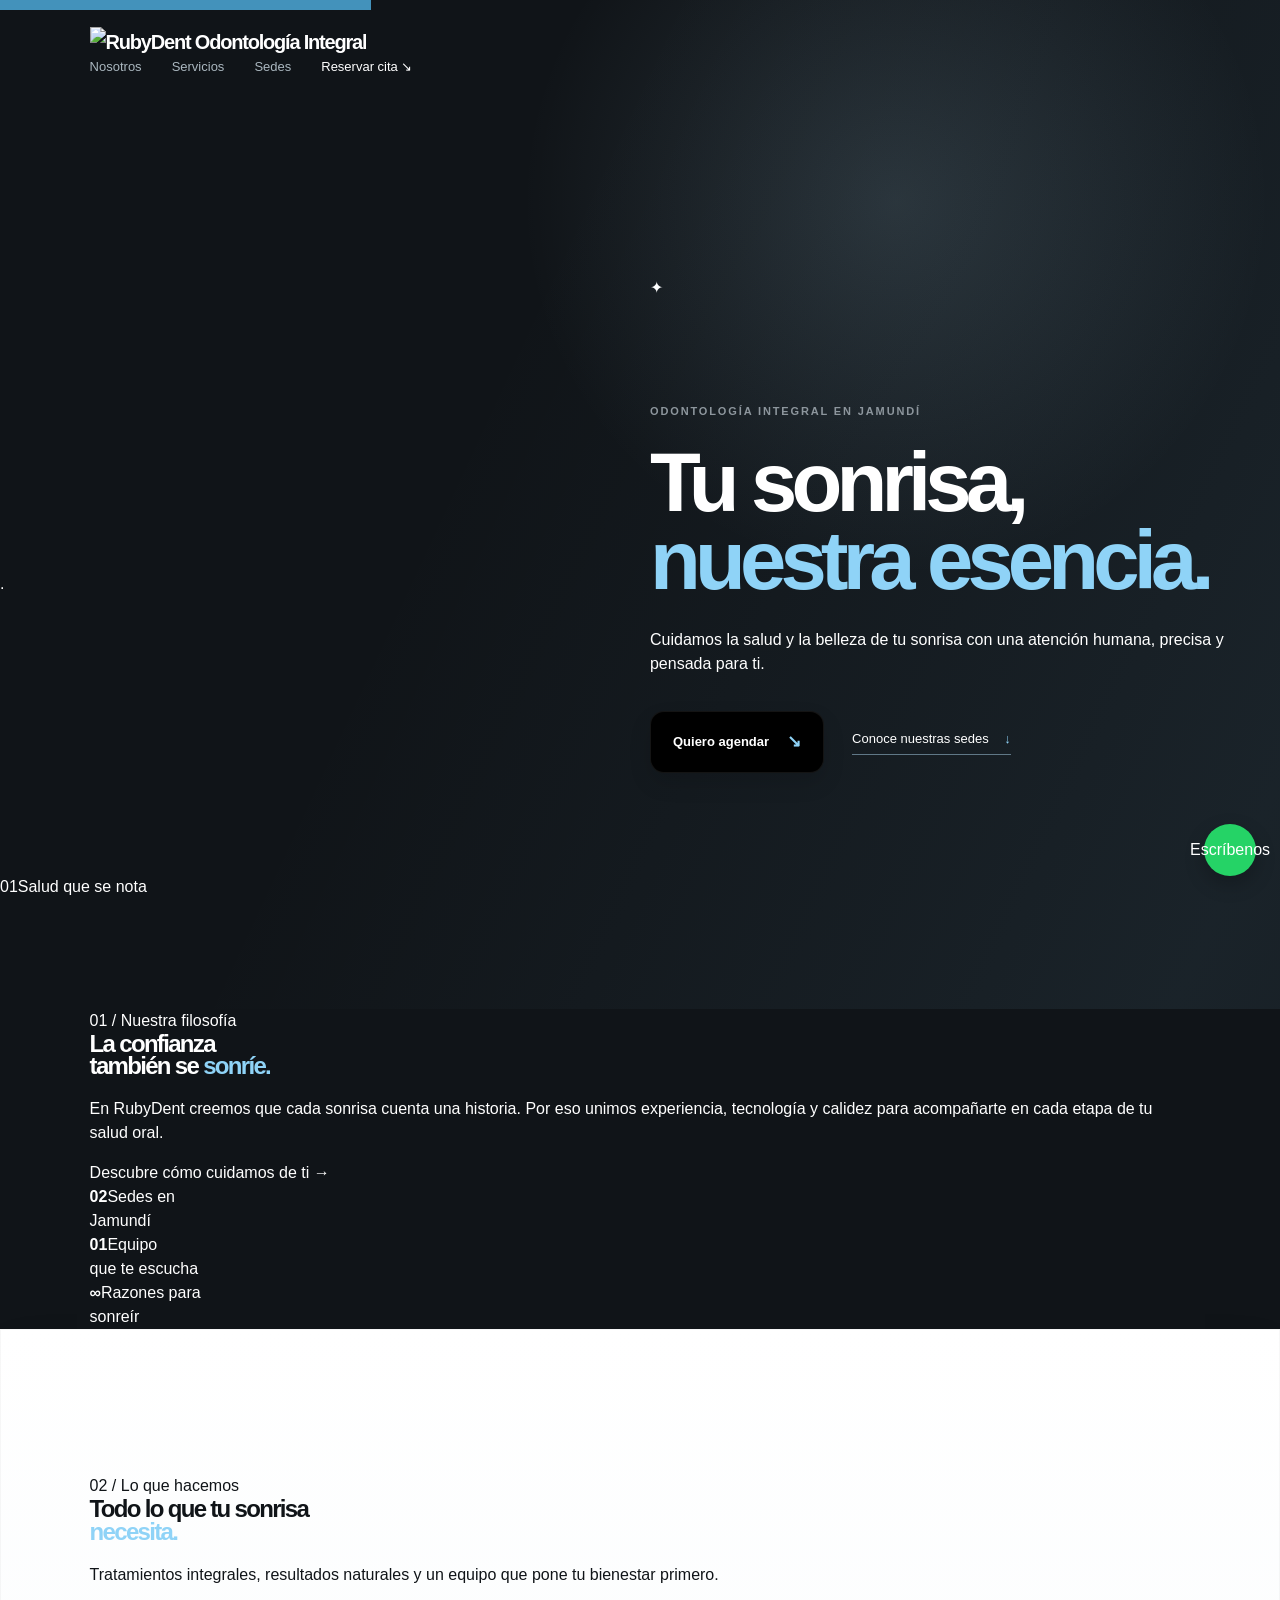
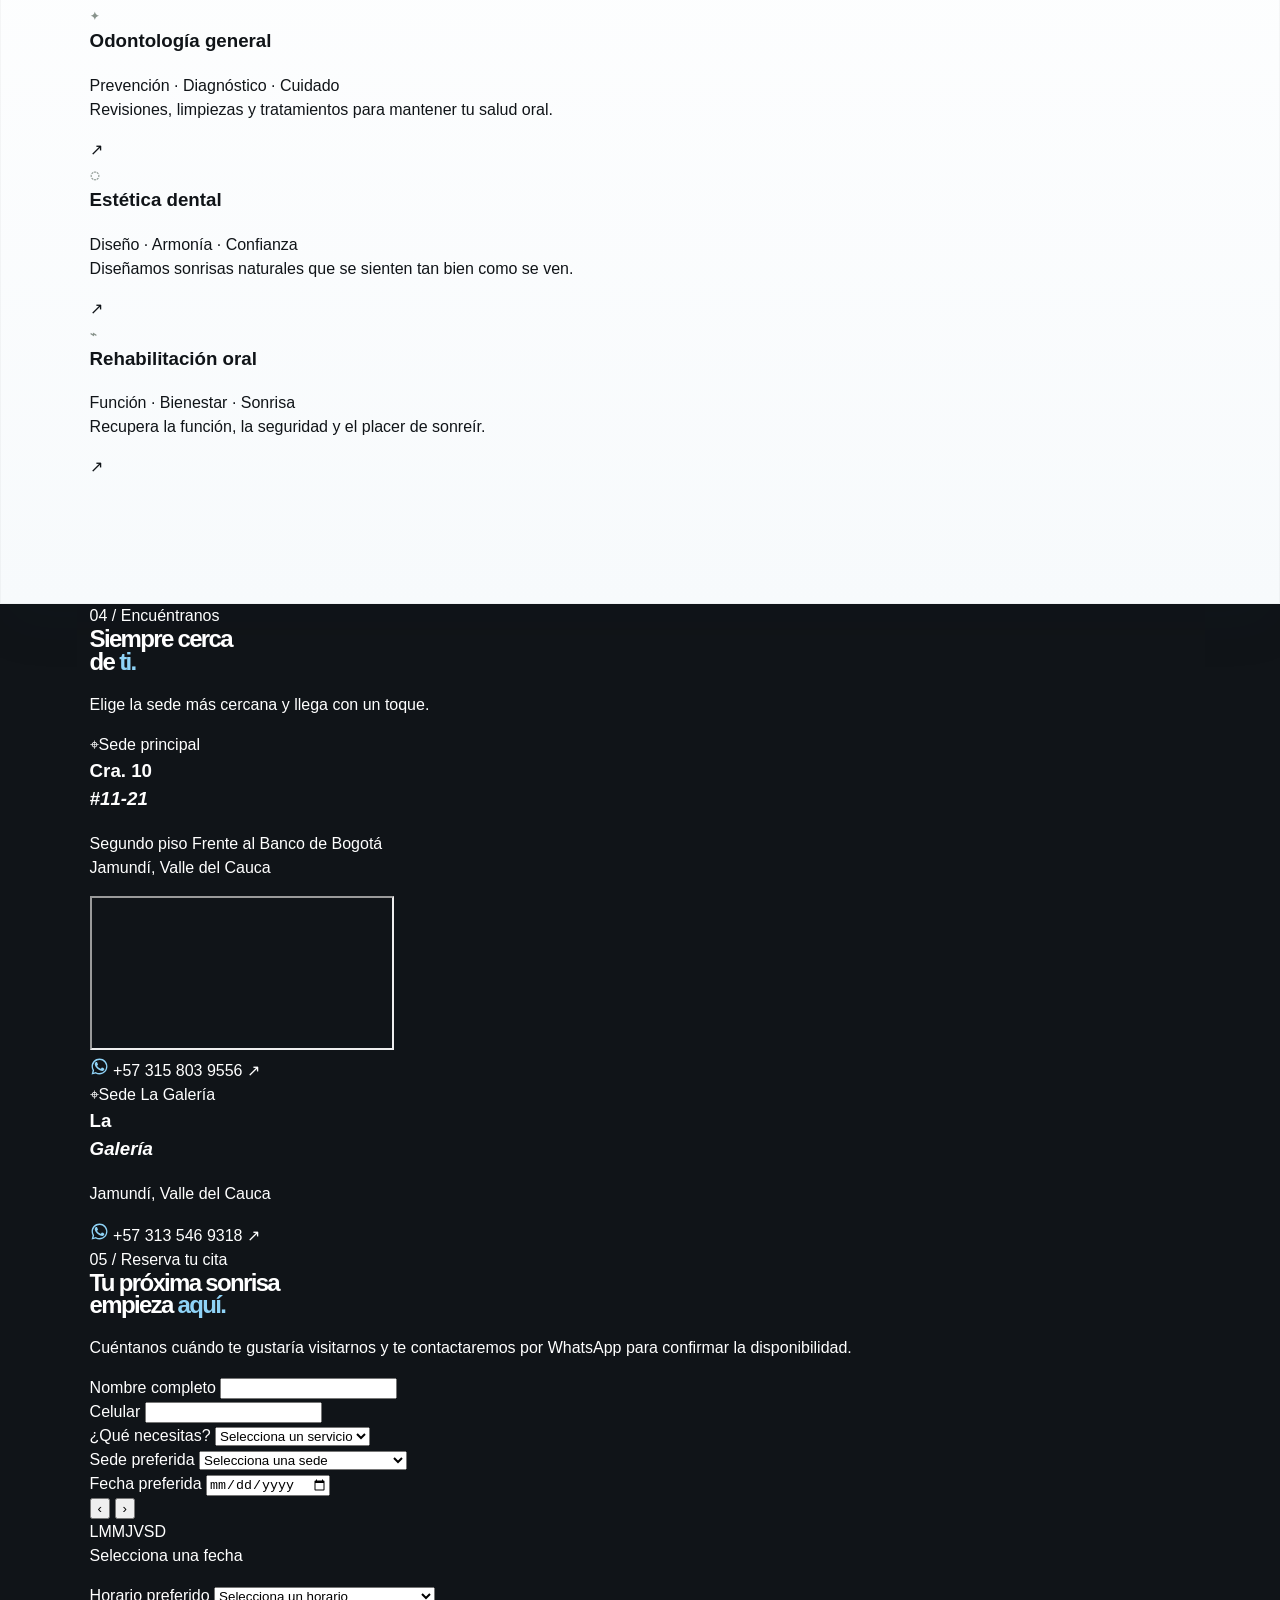
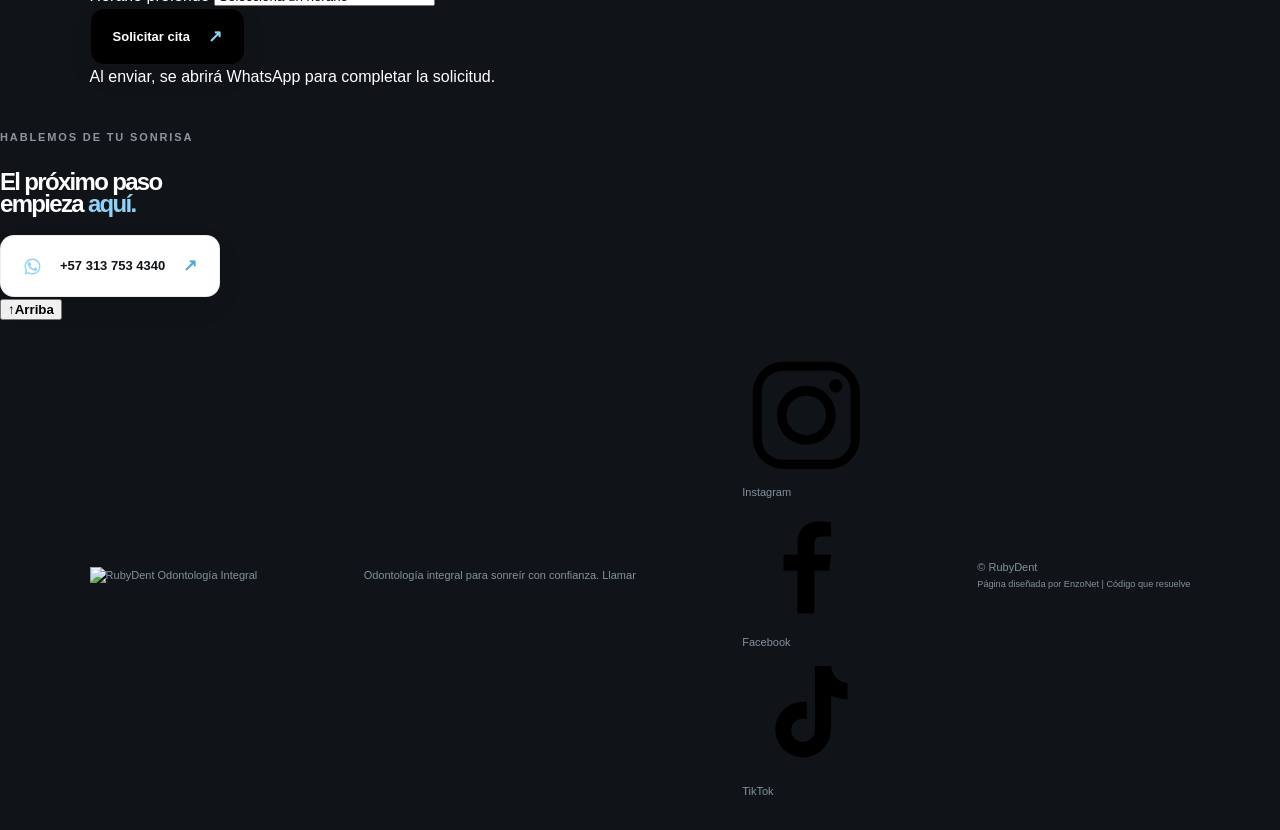
==== commit 94c33648: "cambios visuales" ====
--- a/rubydent-raw.html
+++ b/rubydent-raw.html
@@ -202,7 +202,7 @@
     <img src="Img/Logo PNG.png" alt="RubyDent Odontología Integral">
     <p>Odontología integral para sonreír con confianza. <a class="footer-call" href="tel:+573137534340">Llamar</a></p>
     <div class="social-links"><a href="https://www.instagram.com/rubydentcol/" target="_blank" rel="noreferrer" aria-label="RubyDent en Instagram"><svg class="social-icon" viewBox="0 0 24 24" aria-hidden="true"><path d="M7.75 2h8.5A5.75 5.75 0 0 1 22 7.75v8.5A5.75 5.75 0 0 1 16.25 22h-8.5A5.75 5.75 0 0 1 2 16.25v-8.5A5.75 5.75 0 0 1 7.75 2m-.2 1.7A3.85 3.85 0 0 0 3.7 7.55v8.9a3.85 3.85 0 0 0 3.85 3.85h8.9a3.85 3.85 0 0 0 3.85-3.85v-8.9a3.85 3.85 0 0 0-3.85-3.85h-8.9M17.5 5.25a1.25 1.25 0 1 1 0 2.5 1.25 1.25 0 0 1 0-2.5M12 6.5a5.5 5.5 0 1 1 0 11 5.5 5.5 0 0 1 0-11m0 1.8a3.7 3.7 0 1 0 0 7.4 3.7 3.7 0 0 0 0-7.4"/></svg><span>Instagram</span></a><a href="https://www.facebook.com/rubydent" target="_blank" rel="noreferrer" aria-label="RubyDent en Facebook"><svg class="social-icon" viewBox="0 0 24 24" aria-hidden="true"><path d="M13.5 21v-8h2.75l.4-3h-3.15V8.08c0-.87.24-1.46 1.5-1.46h1.6V3.94c-.28-.04-1.23-.12-2.34-.12-2.32 0-3.9 1.42-3.9 4.02V10H7.75v3h2.6v8h3.15Z"/></svg><span>Facebook</span></a><a href="https://www.tiktok.com/@rubydent" target="_blank" rel="noreferrer" aria-label="RubyDent en TikTok"><svg class="social-icon" viewBox="0 0 24 24" aria-hidden="true"><path d="M16.6 3c.3 1.8 1.3 3 3.1 3.2v3a7.3 7.3 0 0 1-3.1-.7v6.3a5.2 5.2 0 1 1-4.5-5.1v3.2a2.2 2.2 0 1 0 1.5 2.1V3h3Z"/></svg><span>TikTok</span></a></div>
-    <span>© <span id="year"></span> RubyDent<br><small class="footer-credit">Página diseñada por <a href="https://enzynet.vercel.app/" target="_blank" rel="noreferrer">EnzyNet | Código que resuelve</a></small></span>
+    <span>© <span id="year"></span> RubyDent<br><small class="footer-credit">Página diseñada por <a href="https://enzonet.vercel.app/" target="_blank" rel="noreferrer">EnzoNet | Código que resuelve</a></small></span>
   </footer>
   <script src="script.js"></script>
 </body>
--- a/styles.css
+++ b/styles.css
@@ -37,9 +37,9 @@
 h1 em, h2 em { color: var(--lime); font-style: normal; }
 .hero-text { color: #aaaDA4; font-size: 16px; line-height: 1.65; max-width: 410px; }
 .hero-actions { align-items: center; display: flex; gap: 28px; margin-top: 35px; }
-.button { border: 1px solid transparent; padding: 17px 22px; transition: background .2s ease, color .2s ease, transform .2s ease; }
-.button:hover { transform: translateY(-3px); }
-.button-primary { background: var(--lime); color: var(--ink); }
+.button { background: #000000; border: 1px solid rgba(255,255,255,.08); border-radius: 14px; box-shadow: 0 10px 22px rgba(0,0,0,.12); color: var(--paper); padding: 17px 22px; transition: background .2s ease, color .2s ease, transform .2s ease, box-shadow .2s ease, border-color .2s ease; }
+.button:hover { transform: translateY(-3px); box-shadow: 0 14px 28px rgba(0,0,0,.18); }
+.button-primary { background: var(--lime); color: var(--ink); border-color: rgba(143,211,247,.4); }
 .button-primary span { color: var(--ink); }
 .button-primary:hover { background: var(--paper); }
 .text-link { border-bottom: 1px solid #60645c; color: var(--paper); font-size: 13px; padding-bottom: 5px; }
@@ -64,10 +64,32 @@
 .floating-tag { background: var(--paper); color: var(--ink); font-family: monospace; font-size: 10px; padding: 12px 15px; position: absolute; z-index: 3; }.floating-tag span { color: var(--coral); margin-right: 12px; }.tag-top { right: 0; top: 25px; transform: rotate(3deg); }.tag-bottom { bottom: 27px; left: 3%; transform: rotate(-4deg); }.visual-cross { color: var(--coral); font-family: var(--display); font-size: 30px; position: absolute; }.cross-one { right: 2%; top: 180px; }.cross-two { bottom: 10px; right: 24%; color: var(--lime); }
 .marquee-strip { background: var(--lime); color: var(--ink); overflow: hidden; padding: 17px 0; transform: rotate(-1.3deg) scale(1.02); }.marquee-track { align-items: center; display: flex; font-family: var(--display); font-size: 13px; font-weight: 700; gap: 31px; justify-content: center; letter-spacing: .12em; white-space: nowrap; }.marquee-track b { color: var(--coral); font-size: 20px; }
 .services { background: linear-gradient(180deg, #ffffff 0%, #f7fafc 100%); box-shadow: inset 0 0 0 1px rgba(16, 20, 24, .03), 0 24px 50px rgba(17, 31, 43, .06); color: var(--ink); padding-bottom: 125px; padding-top: 145px; }.section-heading { align-items: end; display: flex; gap: 8vw; justify-content: space-between; margin-bottom: 70px; }.section-heading .eyebrow, .process .eyebrow, .contact .eyebrow { color: #777c70; }.section-heading h2, .process h2 { font-size: clamp(45px, 5.2vw, 76px); margin: 0; }.section-intro { color: #73776e; font-size: 14px; line-height: 1.65; max-width: 295px; }
-.service-grid { display: grid; grid-template-columns: repeat(4, 1fr); gap: 18px; }.service-card { background: rgba(255, 255, 255, .9); border: 1px solid rgba(16, 20, 24, .08); border-left: 1px solid rgba(16, 20, 24, .08); border-radius: 22px; box-shadow: 0 12px 24px rgba(17, 31, 43, .04); min-height: 345px; padding: 30px 24px 26px; position: relative; transition: transform .25s ease, box-shadow .25s ease, border-color .25s ease; }.service-card:hover { transform: translateY(-6px); box-shadow: 0 22px 38px rgba(17, 31, 43, .08); border-color: rgba(16, 20, 24, .14); }.service-card:first-child { border-left: 1px solid rgba(16, 20, 24, .08); }.service-number { color: #a2a49b; font-size: 10px; letter-spacing: .08em; }.service-icon { align-items: center; background: rgba(77, 168, 216, .08); border-radius: 12px; color: var(--coral); display: inline-flex; font-family: var(--display); font-size: 30px; height: 54px; justify-content: center; margin: 40px 0 22px; width: 54px; }.service-card h3 { font-family: var(--display); font-size: 19px; letter-spacing: -.05em; margin-bottom: 13px; }.service-card p { color: #767a71; font-size: 13px; line-height: 1.65; max-width: 220px; }.service-card a { bottom: 24px; color: var(--ink); font-size: 11px; font-weight: 700; position: absolute; }.service-card a span { color: var(--coral); font-size: 16px; margin-left: 10px; }.service-featured { background: linear-gradient(180deg, rgba(143, 211, 247, .08), rgba(255,255,255,.96)); box-shadow: 0 18px 32px rgba(14, 35, 51, .06); }.service-featured .service-icon { background: rgba(143, 211, 247, .16); color: var(--ink); }.service-featured h3 { color: #667f20; }
+.service-grid { display: grid; grid-template-columns: repeat(4, 1fr); gap: 18px; }
+.service-grid-graphic .service-card { background: linear-gradient(180deg, rgba(255,255,255,.94), rgba(245,250,252,.96)); border: 1px solid rgba(16, 20, 24, .08); border-radius: 30px; box-shadow: 0 18px 36px rgba(17, 31, 43, .04); min-height: 310px; padding: 24px 22px 20px; position: relative; overflow: hidden; transition: transform .25s ease, box-shadow .25s ease, border-color .25s ease, backdrop-filter .25s ease; backdrop-filter: blur(4px); }
+.service-grid-graphic .service-card::before { background: linear-gradient(135deg, rgba(77,168,216,.1), rgba(143,211,247,.04), transparent 65%); content: ''; inset: 0; position: absolute; }
+.service-grid-graphic .service-card:hover { transform: translateY(-8px); box-shadow: 0 30px 54px rgba(17, 31, 43, .10), 0 0 0 1px rgba(77,168,216,.08); border-color: rgba(77, 168, 216, .14); }
+.service-grid-graphic .service-card:first-child { border-left: 1px solid rgba(16, 20, 24, .08); }
+.service-topline { align-items: center; display: flex; justify-content: space-between; position: relative; z-index: 1; }
+.service-number { color: #88938c; font-size: 11px; font-weight: 700; letter-spacing: .12em; text-transform: uppercase; }
+.service-tag { background: rgba(77, 168, 216, .08); border: 1px solid rgba(77, 168, 216, .14); border-radius: 999px; color: #346d90; font-size: 9px; font-weight: 700; letter-spacing: .08em; padding: 6px 9px; text-transform: uppercase; }
+.service-grid-graphic .service-icon { align-items: center; background: linear-gradient(135deg, rgba(77, 168, 216, .24), rgba(143, 211, 247, .32)); border: 1px solid rgba(77, 168, 216, .18); border-radius: 18px; color: var(--ink); display: inline-flex; font-family: var(--display); font-size: 34px; height: 72px; justify-content: center; margin: 32px 0 18px; position: relative; width: 72px; z-index: 1; animation: iconFloat 5s ease-in-out infinite; transform-origin: center; box-shadow: inset 0 0 0 1px rgba(255,255,255,.42), 0 14px 30px rgba(77, 168, 216, .10), 0 0 0 1px rgba(77,168,216,.04); }
+.service-grid-graphic .service-card:nth-child(2) .service-icon { animation-delay: .25s; }
+.service-grid-graphic .service-card:nth-child(3) .service-icon { animation-delay: .5s; }
+.service-grid-graphic .service-card:nth-child(4) .service-icon { animation-delay: .75s; }
+.service-grid-graphic .service-card:hover .service-icon { transform: rotate(-10deg) scale(1.08); box-shadow: 0 18px 34px rgba(77, 168, 216, .22), 0 0 18px rgba(143, 211, 247, .18), inset 0 0 0 1px rgba(255,255,255,.5); }
+.service-grid-graphic .service-card::after { content: ''; position: absolute; width: 150px; height: 150px; background: radial-gradient(circle, rgba(77,168,216,.22), transparent 68%); right: -22px; top: -24px; opacity: 0; transition: opacity .3s ease; }
+.service-grid-graphic .service-card:hover::after { opacity: 1; }
+.service-grid-graphic .service-card h3 { font-family: var(--display); font-size: 25px; letter-spacing: -.06em; margin-bottom: 10px; position: relative; z-index: 1; }
+.service-grid-graphic .service-card p { color: #64706d; font-size: 13px; line-height: 1.6; max-width: 190px; position: relative; z-index: 1; }
+.service-grid-graphic .service-card a { bottom: 22px; color: var(--ink); font-size: 11px; font-weight: 700; position: absolute; z-index: 1; }
+.service-grid-graphic .service-card a span { color: var(--coral); font-size: 16px; margin-left: 8px; }
+.service-featured { background: linear-gradient(180deg, rgba(141, 231, 255, .13), rgba(255,255,255,.98)) !important; }
+.service-featured .service-icon { background: linear-gradient(135deg, rgba(143, 211, 247, .54), rgba(77, 168, 216, .20)) !important; }
+.service-featured h3 { color: #1a2d39; }
+@keyframes iconFloat { 0%, 100% { transform: translateY(0) rotate(0deg); filter: drop-shadow(0 0 0 rgba(77,168,216,0)); } 50% { transform: translateY(-10px) rotate(5deg); filter: drop-shadow(0 10px 22px rgba(77,168,216,.22)); } }
 .tech-stack { background: #101820; color: var(--paper); display: grid; gap: 10vw; grid-template-columns: .8fr 1.2fr; padding-bottom: 125px; padding-top: 125px; }.tech-heading h2 { font-size: clamp(45px, 5.2vw, 76px); margin: 0; }.tech-heading .eyebrow { color: var(--lime); }.tech-groups { display: grid; gap: 18px; grid-template-columns: repeat(2, minmax(0, 1fr)); }.tech-group { background: rgba(255, 255, 255, .03); border: 1px solid rgba(255, 255, 255, .08); border-radius: 20px; padding: 22px 20px; }.tech-group h3 { font-family: var(--display); font-size: 18px; letter-spacing: -.04em; margin: 0 0 16px; }.tech-pills { display: flex; flex-wrap: wrap; gap: 10px; }.tech-pill { align-items: center; background: rgba(143, 211, 247, .08); border: 1px solid rgba(143, 211, 247, .15); border-radius: 999px; color: #dfeef8; display: inline-flex; font-size: 11px; font-weight: 700; gap: 8px; letter-spacing: .06em; padding: 9px 12px; text-transform: uppercase; transition: transform .2s ease, border-color .2s ease, background .2s ease; }.tech-pill:hover { transform: translateY(-2px); border-color: rgba(143, 211, 247, .4); background: rgba(143, 211, 247, .12); }.tech-pill img { display: block; height: 18px; width: 18px; filter: brightness(0) invert(1); }
-.process { background: #242a22; display: grid; gap: 10vw; grid-template-columns: .8fr 1.2fr; padding-bottom: 130px; padding-top: 130px; }.process h2 { color: var(--paper); margin-bottom: 30px; }.process-aside > p:not(.eyebrow) { color: #9b9f95; font-size: 14px; line-height: 1.7; max-width: 255px; }.button-outline { border-color: #697060; color: var(--paper); margin-top: 28px; }.button-outline:hover { background: var(--lime); border-color: var(--lime); color: var(--ink); }.button-outline:hover span { color: var(--ink); }.process-list { border-top: 1px solid var(--line); }.process-item { align-items: center; border-bottom: 1px solid var(--line); display: grid; gap: 25px; grid-template-columns: 55px 1fr 30px; padding: 27px 0; }.process-index { color: var(--lime); font-family: monospace; font-size: 12px; }.process-item h3 { color: var(--paper); font-family: var(--display); font-size: 22px; letter-spacing: -.05em; margin-bottom: 5px; }.process-item p { color: #92988a; font-size: 12px; margin: 0; }.process-arrow { color: var(--coral); font-size: 20px; }
-.contact { background: var(--coral); color: var(--ink); padding-bottom: 110px; padding-top: 135px; }.contact .eyebrow { color: #7e372f; }.contact h2 { font-size: clamp(53px, 7vw, 102px); margin-bottom: 47px; }.contact h2 em { color: var(--ink); }.contact-email { border-bottom: 2px solid var(--ink); display: inline-flex; font-family: var(--display); font-size: clamp(25px, 3vw, 42px); font-weight: 600; letter-spacing: -.06em; padding-bottom: 8px; }.contact-email span { font-family: var(--body); font-size: 25px; margin-left: 30px; }.contact-bottom { align-items: end; display: flex; justify-content: space-between; margin-top: 82px; }.contact-bottom p { font-size: 12px; line-height: 1.6; }.button-light { background: var(--paper); color: var(--ink); }.button-light span { color: var(--coral); }.button-light:hover { background: var(--ink); color: var(--paper); }
+.process { background: #242a22; display: grid; gap: 10vw; grid-template-columns: .8fr 1.2fr; padding-bottom: 130px; padding-top: 130px; }.process h2 { color: var(--paper); margin-bottom: 30px; }.process-aside > p:not(.eyebrow) { color: #9b9f95; font-size: 14px; line-height: 1.7; max-width: 255px; }.button-outline { background: transparent; border-color: rgba(255,255,255,.28); color: var(--paper); margin-top: 28px; border-radius: 14px; }.button-outline:hover { background: rgba(143,211,247,.12); border-color: rgba(143,211,247,.38); color: var(--paper); }.button-outline:hover span { color: var(--paper); }.process-list { border-top: 1px solid var(--line); }.process-item { align-items: center; border-bottom: 1px solid var(--line); display: grid; gap: 25px; grid-template-columns: 55px 1fr 30px; padding: 27px 0; }.process-index { color: var(--lime); font-family: monospace; font-size: 12px; }.process-item h3 { color: var(--paper); font-family: var(--display); font-size: 22px; letter-spacing: -.05em; margin-bottom: 5px; }.process-item p { color: #92988a; font-size: 12px; margin: 0; }.process-arrow { color: var(--coral); font-size: 20px; }
+.contact { background: var(--coral); color: var(--ink); padding-bottom: 110px; padding-top: 135px; }.contact .eyebrow { color: #7e372f; }.contact h2 { font-size: clamp(53px, 7vw, 102px); margin-bottom: 47px; }.contact h2 em { color: var(--ink); }.contact-email { border-bottom: 2px solid var(--ink); display: inline-flex; font-family: var(--display); font-size: clamp(25px, 3vw, 42px); font-weight: 600; letter-spacing: -.06em; padding-bottom: 8px; }.contact-email span { font-family: var(--body); font-size: 25px; margin-left: 30px; }.contact-bottom { align-items: end; display: flex; justify-content: space-between; margin-top: 82px; }.contact-bottom p { font-size: 12px; line-height: 1.6; }.button-light { background: var(--paper); color: var(--ink); border: 1px solid rgba(16,20,24,.08); border-radius: 14px; }.button-light span { color: var(--coral); }.button-light:hover { background: var(--ink); border-color: rgba(255,255,255,.1); color: var(--paper); }
 .contact-whatsapp { border-bottom: 1px solid var(--ink); display: inline-flex; font-size: 14px; font-weight: 700; gap: 18px; margin-left: 24px; padding-bottom: 8px; vertical-align: bottom; }.contact-whatsapp span { font-size: 17px; }
 .site-footer { align-items: center; color: #747a6e; display: flex; font-size: 11px; gap: 30px; justify-content: space-between; padding: 30px clamp(24px, 7vw, 110px); }.site-footer .brand { color: var(--paper); font-size: 16px; }.site-footer p { margin: 0; }
 .reveal { opacity: 0; transform: translateY(20px); transition: opacity .7s ease, transform .7s ease; }.reveal.is-visible { opacity: 1; transform: translateY(0); }.reveal-delay { transition-delay: .15s; }
@@ -82,11 +104,13 @@
 .project-feature + .project-feature { margin-top: 28px; }
 .project-art { min-height: 460px; padding: 26px; position: relative; overflow: hidden; }
 .project-art::before { content: ''; position: absolute; inset: 0; background: linear-gradient(120deg, rgba(9,24,36,.10), rgba(9,24,36,.48)); }
-.project-art-guapi { background: linear-gradient(180deg, rgba(255,255,255,.96), rgba(240,247,250,.94)); }
-.project-art-ruby { background: linear-gradient(180deg, rgba(15, 15, 17, .96), rgba(0, 0, 0, 1)); border-left: 1px solid rgba(22, 42, 36, .1); display: flex; flex-direction: column; justify-content: space-between; }
+.project-art-guapi { background: linear-gradient(180deg, rgba(229, 246, 255, .96), rgba(164, 218, 240, .95)); }
+.project-art-ruby { background: linear-gradient(180deg, rgba(19, 48, 41, .98), rgba(9, 23, 20, 1)); border-left: 1px solid rgba(22, 42, 36, .1); display: flex; flex-direction: column; justify-content: space-between; }
 .project-art > * { position: relative; z-index: 1; }
 .project-art-top { align-items: flex-start; display: flex; gap: 16px; justify-content: space-between; }
 .project-label { background: rgba(255,255,255,.88); backdrop-filter: blur(6px); color: var(--ink); font-family: monospace; font-size: 10px; padding: 11px 14px; border-radius: 999px; }
+.project-art-guapi .project-label { background: rgba(11, 85, 112, .10); color: #0b5874; }
+.project-art-ruby .project-label { background: rgba(246, 207, 111, .12); color: #8fae9f; }
 .project-badge { background: rgba(143, 211, 247, .18); border: 1px solid rgba(255,255,255,.3); color: #eaf8ff; font-size: 10px; font-weight: 700; letter-spacing: .12em; padding: 9px 10px; text-transform: uppercase; border-radius: 999px; }
 .project-badge-ruby { background: rgba(38, 77, 67, .12); color: #264d43; border-color: rgba(38,77,67,.18); }
 .project-art-card { align-self: flex-start; background: rgba(8, 24, 33, .46); border: 1px solid rgba(255,255,255,.18); border-radius: 18px; box-shadow: 0 12px 30px rgba(2, 16, 22, .18); color: #f4fbff; margin-top: 160px; max-width: 240px; padding: 18px 18px 16px; }
@@ -98,6 +122,7 @@
 .project-guapi-logo { width: min(150px, 52%); height: auto; margin-bottom: 14px; border-radius: 18px; box-shadow: 0 14px 28px rgba(0,0,0,.18); }
 .project-guapi-name { display: block; font-family: var(--display); font-size: clamp(24px, 2.2vw, 34px); letter-spacing: -.06em; margin-bottom: 8px; color: #ffffff; }
 .project-guapi-tag { display: block; color: rgba(255,255,255,.82); font-size: 0.7rem; letter-spacing: .14em; text-transform: uppercase; }
+.project-brand-panel .project-guapi-location { display: block; margin-top: 8px; color: #000000 !important; font-size: 0.78rem; letter-spacing: .12em; text-transform: uppercase; font-family: var(--display); font-weight: 600; }
 .project-main-logo { width: min(240px, 68%); height: auto; margin-bottom: 14px; }
 .project-brand-panel p { margin: 0; font-size: 0.72rem; color: #264d43; letter-spacing: .22em; font-weight: 800; }
 .project-brand-panel span { margin-top: 8px; font-size: 0.78rem; color: rgba(38, 77, 67, .8); letter-spacing: .12em; text-transform: uppercase; }
@@ -113,9 +138,19 @@
 .project-tags span { border: 1px solid #c2dbe8; border-radius: 999px; color: #397a9d; font-size: 10px; font-weight: 700; letter-spacing: .08em; padding: 7px 10px; text-transform: uppercase; }
 .project-highlights { margin: 0 0 26px; padding-left: 18px; color: #436f7f; font-size: 13px; line-height: 1.8; }
 .project-highlights li::marker { color: #397a9d; }
-.button-dark { background: var(--ink); color: var(--paper); border-radius: 14px; }.button-dark span { color: var(--lime); }.button-dark:hover { background: var(--coral); color: var(--ink); }
-.project-feature-ruby .button-dark { color: #d4af5a; }
+.button-dark { background: #000000; color: #d4af5a; border: 1px solid rgba(255,255,255,.06); border-radius: 14px; display: inline-flex; align-items: center; gap: 8px; padding: 14px 22px; font-size: 14px; font-weight: 700; letter-spacing: .04em; transition: transform .2s ease, box-shadow .2s ease, opacity .2s ease, border-color .2s ease; box-shadow: 0 8px 18px rgba(0,0,0,.14); }.button-dark span { color: #d4af5a; transition: transform .2s ease; }.button-dark:hover { background: #111111; color: #e7c77d; border-color: rgba(255,255,255,.12); transform: translateY(-2px); box-shadow: 0 12px 22px rgba(0,0,0,.18); }.button-dark:hover span { transform: translateX(2px); }
+.project-feature-guapi .project-kicker { color: #0c5a71; }
+.project-feature-guapi .project-info h3 { color: #0a3d4c; }
+.project-feature-guapi .project-info > p:not(.project-kicker) { color: #496674; }
+.project-feature-guapi .button-dark { background: #000000; color: #ffffff; }
+.project-feature-guapi .button-dark span { color: #ffffff; }
+.project-feature-guapi .button-dark:hover { background: #111111; color: #f5f5f5; }
+.project-feature-ruby .project-kicker { color: #2b5f52; }
+.project-feature-ruby .project-info h3 { color: #163c34; }
+.project-feature-ruby .project-info > p:not(.project-kicker) { color: #55706b; }
+.project-feature-ruby .button-dark { background: #000000; color: #d4af5a; }
 .project-feature-ruby .button-dark span { color: #d4af5a; }
+.project-feature-ruby .button-dark:hover { background: #111111; color: #e7c77d; }
 @media (max-width: 800px) { .projects { padding-bottom: 90px; padding-top: 100px; }.projects-heading { align-items: start; display: block; }.project-feature { display: block; }.project-feature + .project-feature { margin-top: 22px; }.project-art { min-height: 330px; }.project-info { padding: 40px 28px 45px; }.project-art-card { margin-top: 110px; } }
 @media (max-width: 470px) { .project-art { min-height: 260px; padding: 18px; }.project-info h3 { font-size: 35px; }.project-art-top { align-items: center; }.project-badge { letter-spacing: .08em; } }
 .hero { background: radial-gradient(circle at 70% 20%, rgba(185, 226, 247, .14), transparent 31%), var(--ink); }
